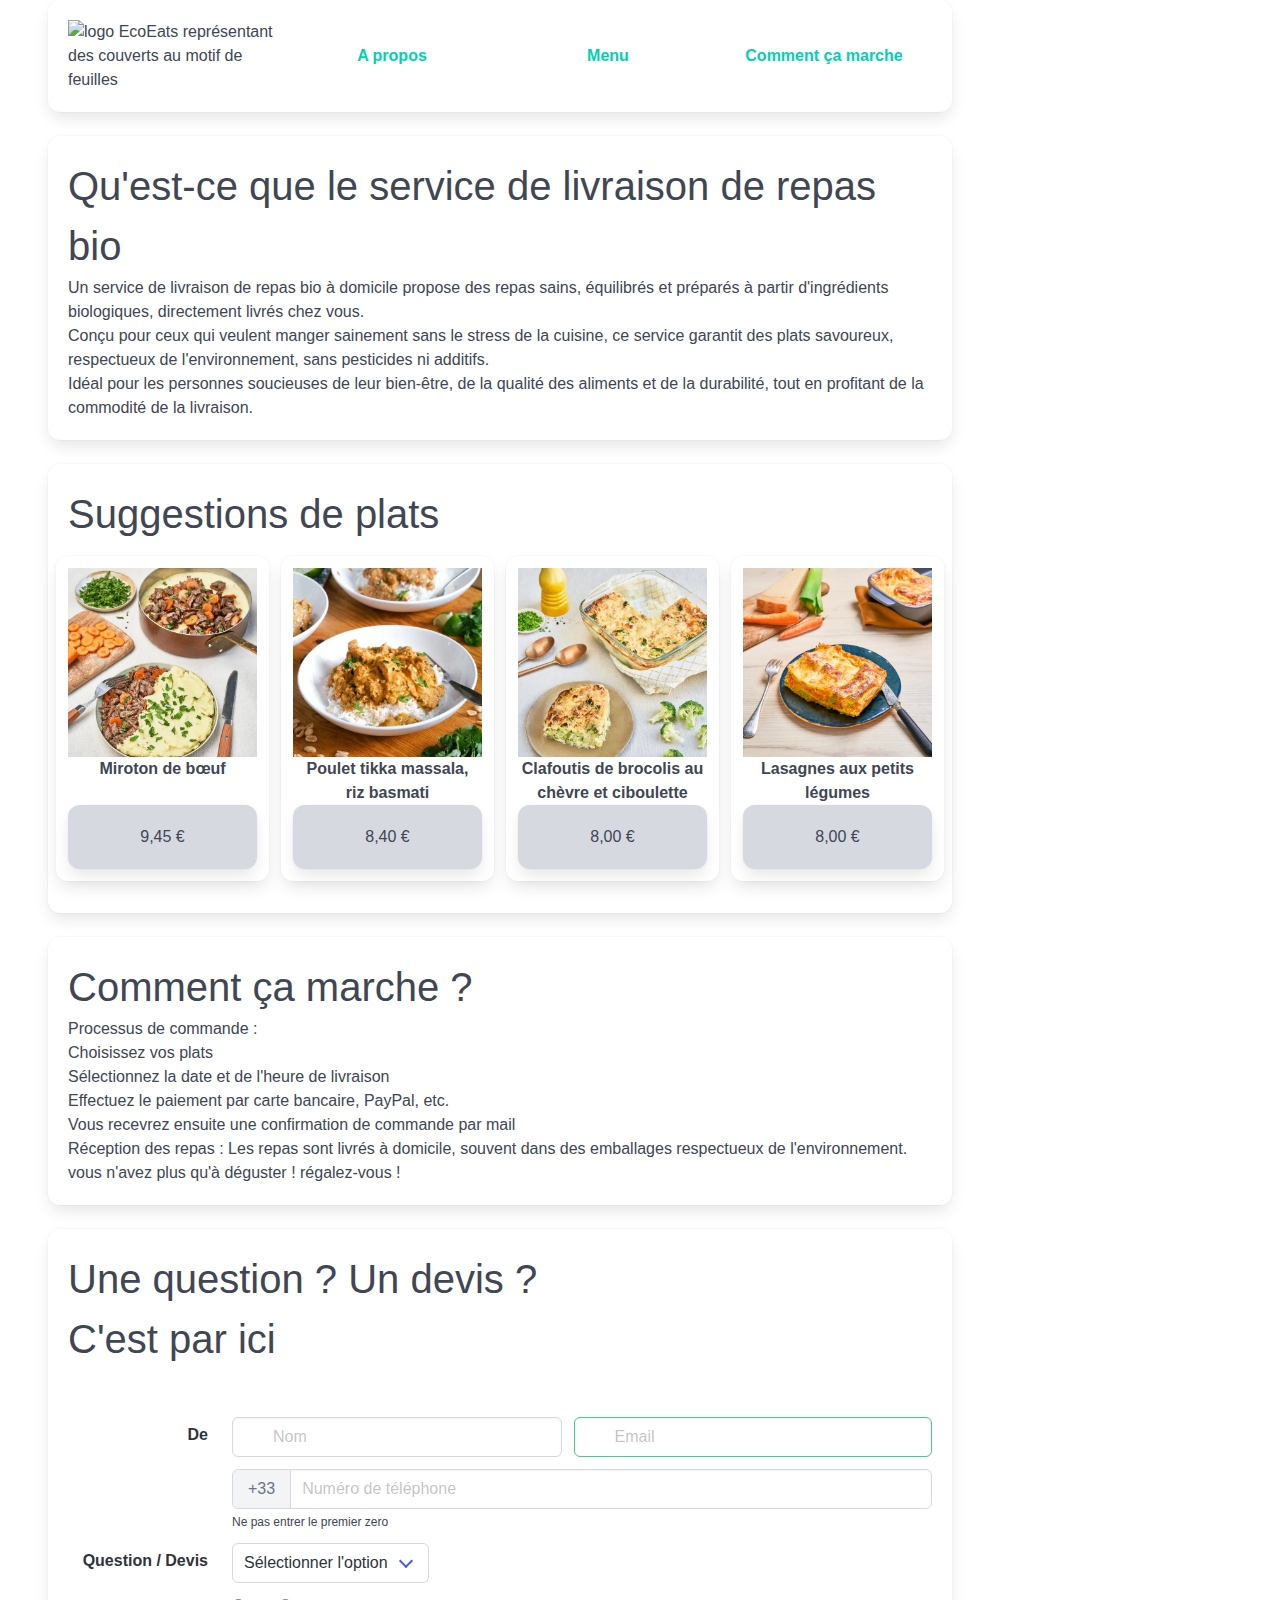
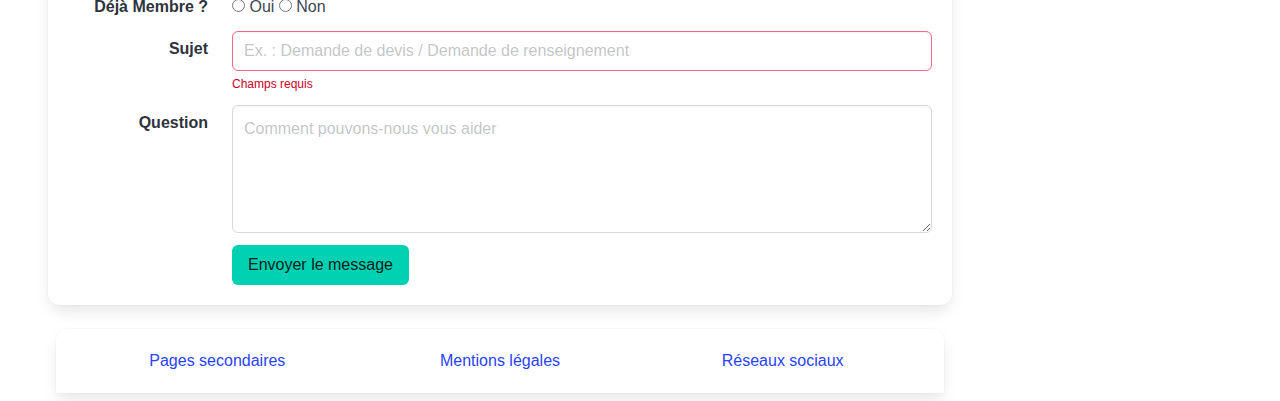
==== index.html @ c2b164ec "un peu de ménage, suppr de certains commentaires" ====
<!DOCTYPE html>
<html lang="fr" data-theme="light">
<head>
    <meta charset="UTF-8">
    <meta name="viewport" content="width=device-width, initial-scale=1.0">
    <link href="index.css" rel="stylesheet" type="text/css">
    <link href="bulma-1.0.2/bulma/css/bulma.min.css" rel="stylesheet" type="text/css">

    <title>Eco Eats</title>
</head>

<body class="is-size-6-desktop px-6" style="width: 1000px;">

    <header class=" box">
        <nav class="card-footer">
            <img id="logo" class="card-footer-item"
            srcset="logoEcoEats.jpg, logoEcoEats.jpg 1.5x, logoEcoEats.jpg 2x"
            src="logoEcoEats.jpg"
            alt="logo EcoEats représentant des couverts au motif de feuilles" style="width: 200px;" />

            <a  class="card-footer-item has-text-weight-bold has-text-primary" href="#apropos">A propos </a>
            <a class="card-footer-item has-text-weight-bold has-text-primary" href="#menu">Menu</a>
            <a class="card-footer-item has-text-weight-bold has-text-primary" href="#fonctionnement">Comment ça marche</a>
        </nav>
    </header>

    <!-- SI RAJOUT LOGIN
    <section class="navbar-end px-1">
    <article class="buttons">
    <button class="button is-success is-dark" type="button">Sign Up</button>
    <button class="button is-link is-light" type="button">Sign In</button>
    </article>
    </section>               
    -->

<!-- <a class="has-text-weight-bold button is-primary is-outlined mt-6 button is-focused" href="contact.html">Formulaire de Contact</a>-->


    <section class="box" id="apropos">
        <h1 class="is-size-2-desktop">Qu'est-ce que le service de livraison de repas bio</h1>
        <p>
            Un service de livraison de repas bio à domicile propose des repas sains,
            équilibrés et préparés à partir d'ingrédients biologiques, directement livrés chez vous.<br>
            Conçu pour ceux qui veulent manger sainement sans le stress de la cuisine, 
            ce service garantit des plats savoureux, respectueux de l'environnement, sans pesticides ni additifs. <br>
            Idéal pour les personnes soucieuses de leur bien-être, 
            de la qualité des aliments et de la durabilité, 
            tout en profitant de la commodité de la livraison.
        </p>
    </section>



    <!-- CLASS image is-128x128 A METTRE DNS FIGURE -->

    <section class="box" id="menu">
        <h1 class="is-size-2-desktop">Suggestions de plats</h1>
        <br>
        <section class="columns level is-align-items-flex-start">
            <figure class="box column" style="width: 300px;">
                <img id="miroton" class="plats"
                srcset="Miroton de bœuf.jpg, Miroton de bœuf.jpg 1.5x, Miroton de bœuf.jpg 2x"
                src="Miroton de bœuf.jpg"
                alt="Miroton de bœuf" style="width: 250px;"/>
                <figcaption class="has-text-centered"><p class="has-text-weight-bold">Miroton de bœuf</p><br><p class="box has-background-grey-lighter">9,45 €</p></figcaption>
            </figure>        

            <figure class="box column" style="width: 300px;">
                <img id="poulettika" class="plats"
                srcset="Poulet tikka massala, riz basmati.jpg, Poulet tikka massala, riz basmati.jpg 1.5x, Poulet tikka massala, riz basmati.jpg 2x"
                src="Poulet tikka massala, riz basmati.jpg"
                alt="Miroton de bœuf" style="width: 250px;"/>
                <figcaption class="has-text-centered"><p class="has-text-weight-bold">Poulet tikka massala,<br> riz basmati</p><p class="box has-background-grey-lighter">8,40 €</p></figcaption>        
            </figure>

            <figure class="box column" style="width: 300px;">
                <img id="clafoutis" class="plats"
                srcset="Clafoutis de brocolis au chèvre et ciboulette.jpg, Clafoutis de brocolis au chèvre et ciboulette.jpg 1.5x, Clafoutis de brocolis au chèvre et ciboulette.jpg 2x"
                src="Clafoutis de brocolis au chèvre et ciboulette.jpg"
                alt="Clafoutis de brocolis au chèvre et ciboulette" style="width: 250px;"/>
                <figcaption class="has-text-centered"><p class="has-text-weight-bold">Clafoutis de brocolis au chèvre et ciboulette</p><p class="box has-background-grey-lighter">8,00 €</p></figcaption>        
            </figure>

            <figure class="box column" style="width: 300px;">
                <img id="lasagnes" class="plats"
                srcset="Lasagnes aux petits légumes.jpg, Lasagnes aux petits légumes.jpg 1.5x, Lasagnes aux petits légumes.jpg 2x"
                src="Lasagnes aux petits légumes.jpg"
                alt="Lasagnes aux petits légumes" style="width: 250px;"/>
                <figcaption class="has-text-centered"><p class="has-text-weight-bold">Lasagnes aux petits légumes</p><p class="box has-background-grey-lighter">8,00 €</p></figcaption>        
            </figure>
        </section>
    </section>

    <section class="box" id="fonctionnement">
        <h1 class="is-size-2-desktop">Comment ça marche ?</h1>
        <h2>Processus de commande :</h2>
        <p>Choisissez vos plats</p>
        <p>Sélectionnez la date et de l'heure de livraison</p>
        <p>Effectuez le paiement par carte bancaire, PayPal, etc.
        <p>Vous recevrez ensuite une confirmation de commande par mail</p>
        <p>Réception des repas :
        Les repas sont livrés à domicile, souvent dans des emballages respectueux de l'environnement. </p>
        <p>vous n'avez plus qu'à déguster !
            régalez-vous !
        </p>
    </section>

<!-- AJOUTER LES ICONES-->





    <aside class="box">
        <p class="is-size-2-desktop level ">Une question ? Un devis ? <br> C'est par ici</p> <br>

        <!-- AJOUTER ICI L IMG FLECHE-->

    <!-- FORMULAIRE : -->
    <div class="field is-horizontal">
        <div class="field-label is-normal">
          <label class="label">De</label>
        </div>
        <div class="field-body">
          <div class="field">
            <p class="control is-expanded has-icons-left">
              <input class="input" type="text" placeholder="Nom">
              <span class="icon is-small is-left">
                <i class="fas fa-user"></i>
              </span>
            </p>
          </div>
          <div class="field">
            <p class="control is-expanded has-icons-left has-icons-right">
              <input class="input is-success" type="email" placeholder="Email" value="">
              <span class="icon is-small is-left">
                <i class="fas fa-envelope"></i>
              </span>
              <span class="icon is-small is-right">
                <i class="fas fa-check"></i>
              </span>
            </p>
          </div>
        </div>
      </div>
      
      <div class="field is-horizontal">
        <div class="field-label"></div>
        <div class="field-body">
          <div class="field is-expanded">
            <div class="field has-addons">
              <p class="control">
                <a class="button is-static">
                  +33
                </a>
              </p>
              <p class="control is-expanded">
                <input class="input" type="tel" placeholder="Numéro de téléphone">
              </p>
            </div>
            <p class="help">Ne pas entrer le premier zero</p>
          </div>
        </div>
      </div>
      
      <div class="field is-horizontal">
        <div class="field-label is-normal">
          <label class="label">Question / Devis</label>
        </div>
        <div class="field-body">
          <div class="field is-narrow">
            <div class="control">
              <div class="select is-fullwidth">
                <select>
                  <option>Sélectionner l'option</option>
                  <option>Devis</option>
                  <option>Question</option>
                </select>
              </div>
            </div>
          </div>
        </div>
      </div>
      
      <div class="field is-horizontal">
        <div class="field-label">
          <label class="label">Déjà Membre ?</label>
        </div>
        <div class="field-body">
          <div class="field is-narrow">
            <div class="control">
              <label class="radio">
                <input type="radio" name="member">
                Oui
              </label>
              <label class="radio">
                <input type="radio" name="member">
                Non
              </label>
            </div>
          </div>
        </div>
      </div>
      
      <div class="field is-horizontal">
        <div class="field-label is-normal">
          <label class="label">Sujet</label>
        </div>
        <div class="field-body">
          <div class="field">
            <div class="control">
              <input class="input is-danger" type="text" placeholder="Ex. : Demande de devis / Demande de renseignement">
            </div>
            <p class="help is-danger">
              Champs requis
            </p>
          </div>
        </div>
      </div>
      
      <div class="field is-horizontal">
        <div class="field-label is-normal">
          <label class="label">Question</label>
        </div>
        <div class="field-body">
          <div class="field">
            <div class="control">
              <textarea class="textarea" placeholder="Comment pouvons-nous vous aider"></textarea>
            </div>
          </div>
        </div>
      </div>
      
      <div class="field is-horizontal">
        <div class="field-label">
          <!-- Left empty for spacing -->
        </div>
        <div class="field-body">
          <div class="field">
            <div class="control">
              <button class="button is-primary">
                Envoyer le message
              </button>
            </div>
          </div>
        </div>
      </div>
    </aside>




<!--     <footer class="footer box">
        <section class="content has-text-centered">
            <a href="pagessecondaires.html">Pages secondaires</a>
            <a href="mentionslégales.html">Mentions légales</a>
            <a href="resauxsociaux.html">Réseaux sociaux</a>
        </section>
    </footer>
 -->
    <footer class="card-footer box m-2">
            <a class="card-footer-item" href="pagessecondaires.html">Pages secondaires</a>
            <a class="card-footer-item" href="mentionslégales.html">Mentions légales</a>
            <a class="card-footer-item" href="resauxsociaux.html">Réseaux sociaux</a>
    </footer>






    





<!--     <img src="logoEcoEats.jpg" alt="logo EcoEats représentant des couverts au motif de feuilles">
 -->

<!-- <div class="block">
  <a class="button">Button</a>
  <a class="button is-white">White</a>
  <a class="button is-light">Light</a>
  <a class="button is-dark">Dark</a>
  <a class="button is-black">Black</a>
  <a class="button is-link">Link</a>
</div>
<div class="block">
  <a class="button is-primary">Primary</a>
  <a class="button is-info">Info</a>
  <a class="button is-success">Success</a>
  <a class="button is-warning">Warning</a>
  <a class="button is-danger">Danger</a>
</div> -->







</body>
</html>
---- index.css ----
* {
    margin: 0;
    padding: 0;
    box-sizing: border-box;
}

/* body {
width: 600px;
height: 800px;

}
 */

/* has-text-right */

/* .columns:not(.is-desktop) {
    display: flex;
    align-items: flex-start;
} */
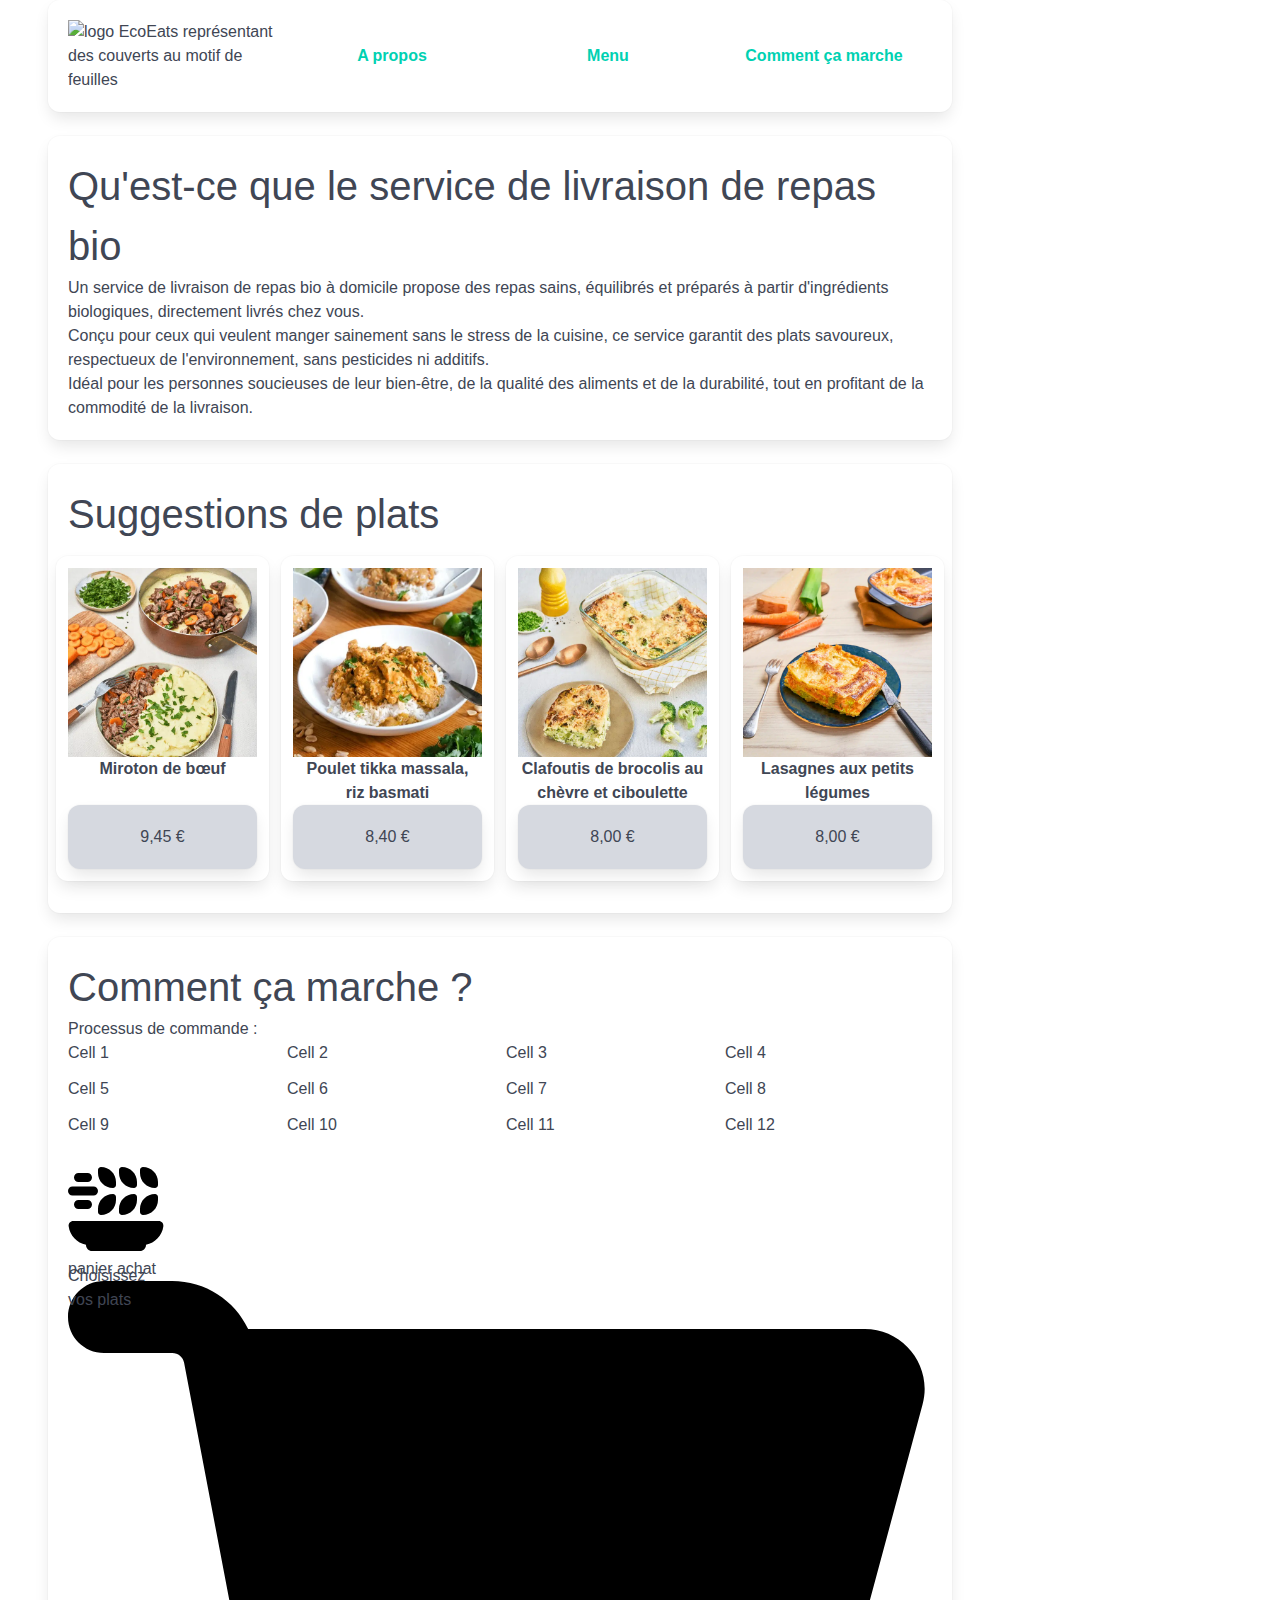
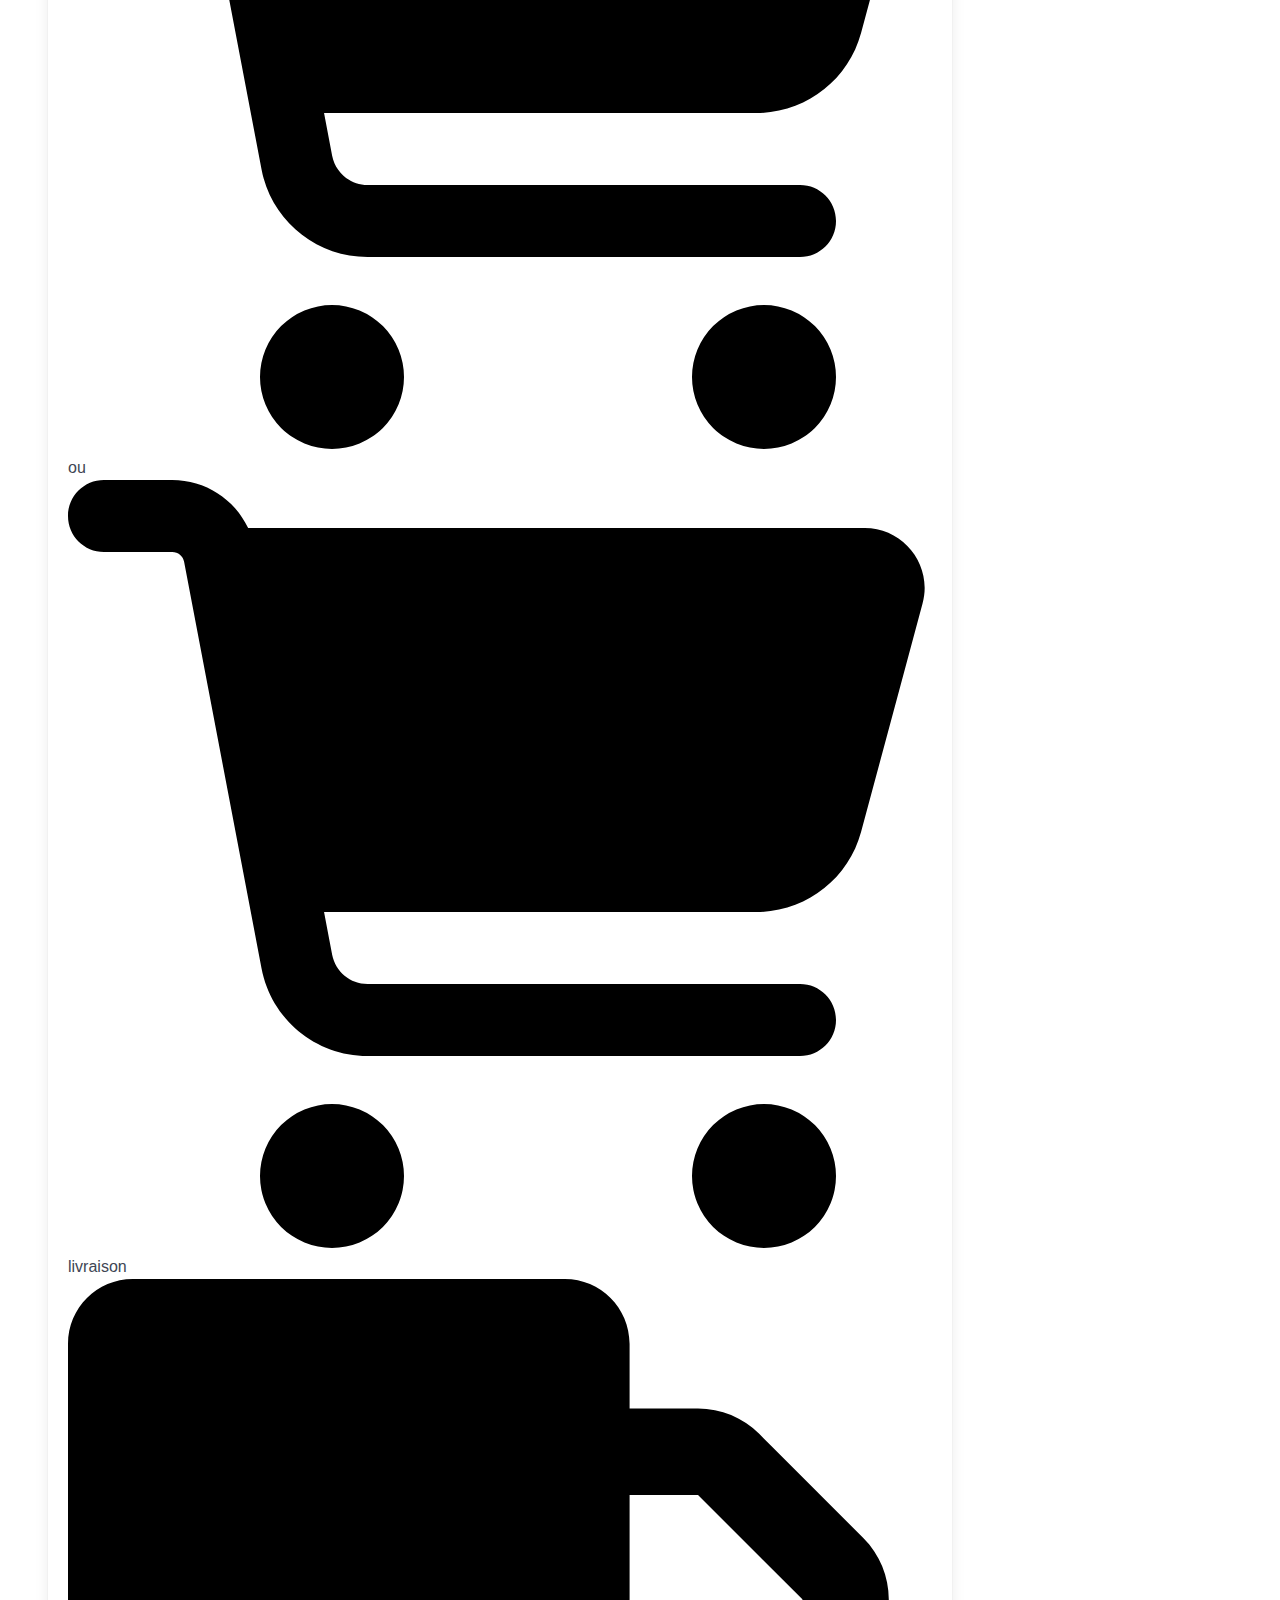
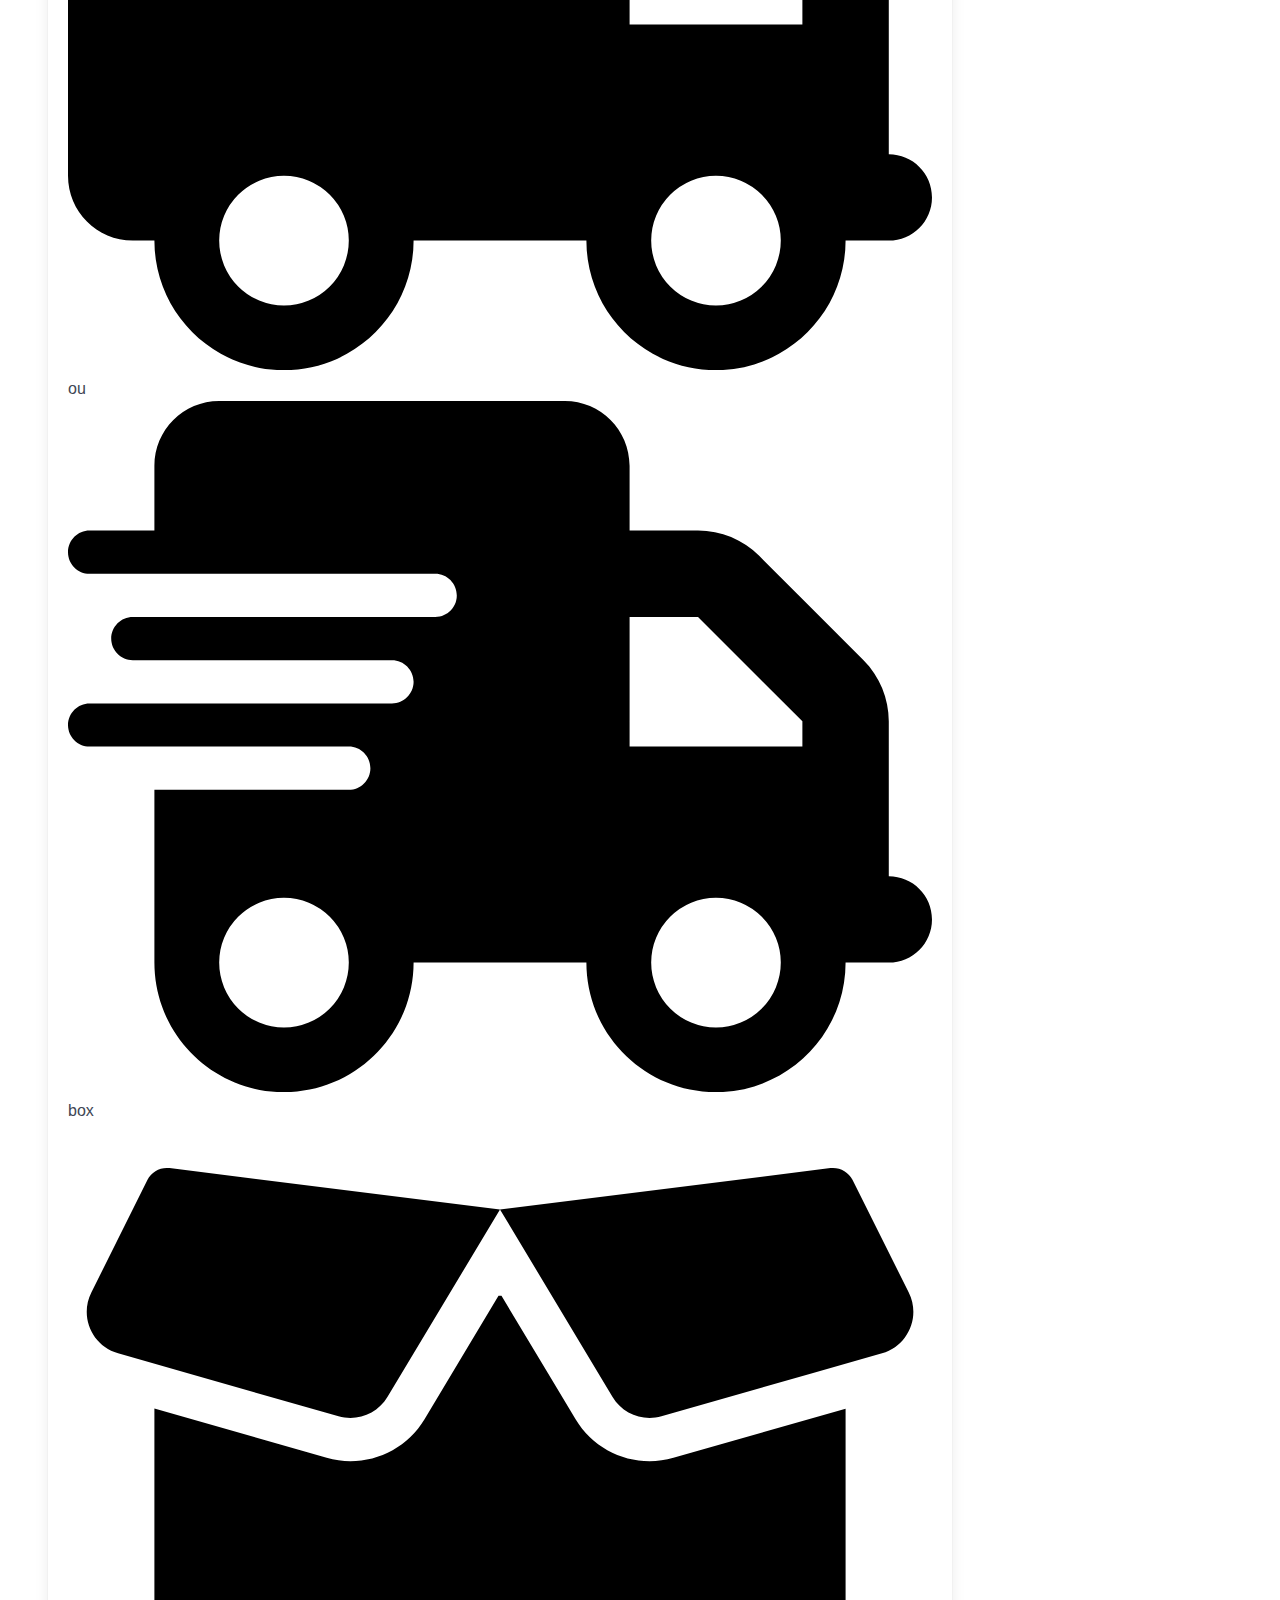
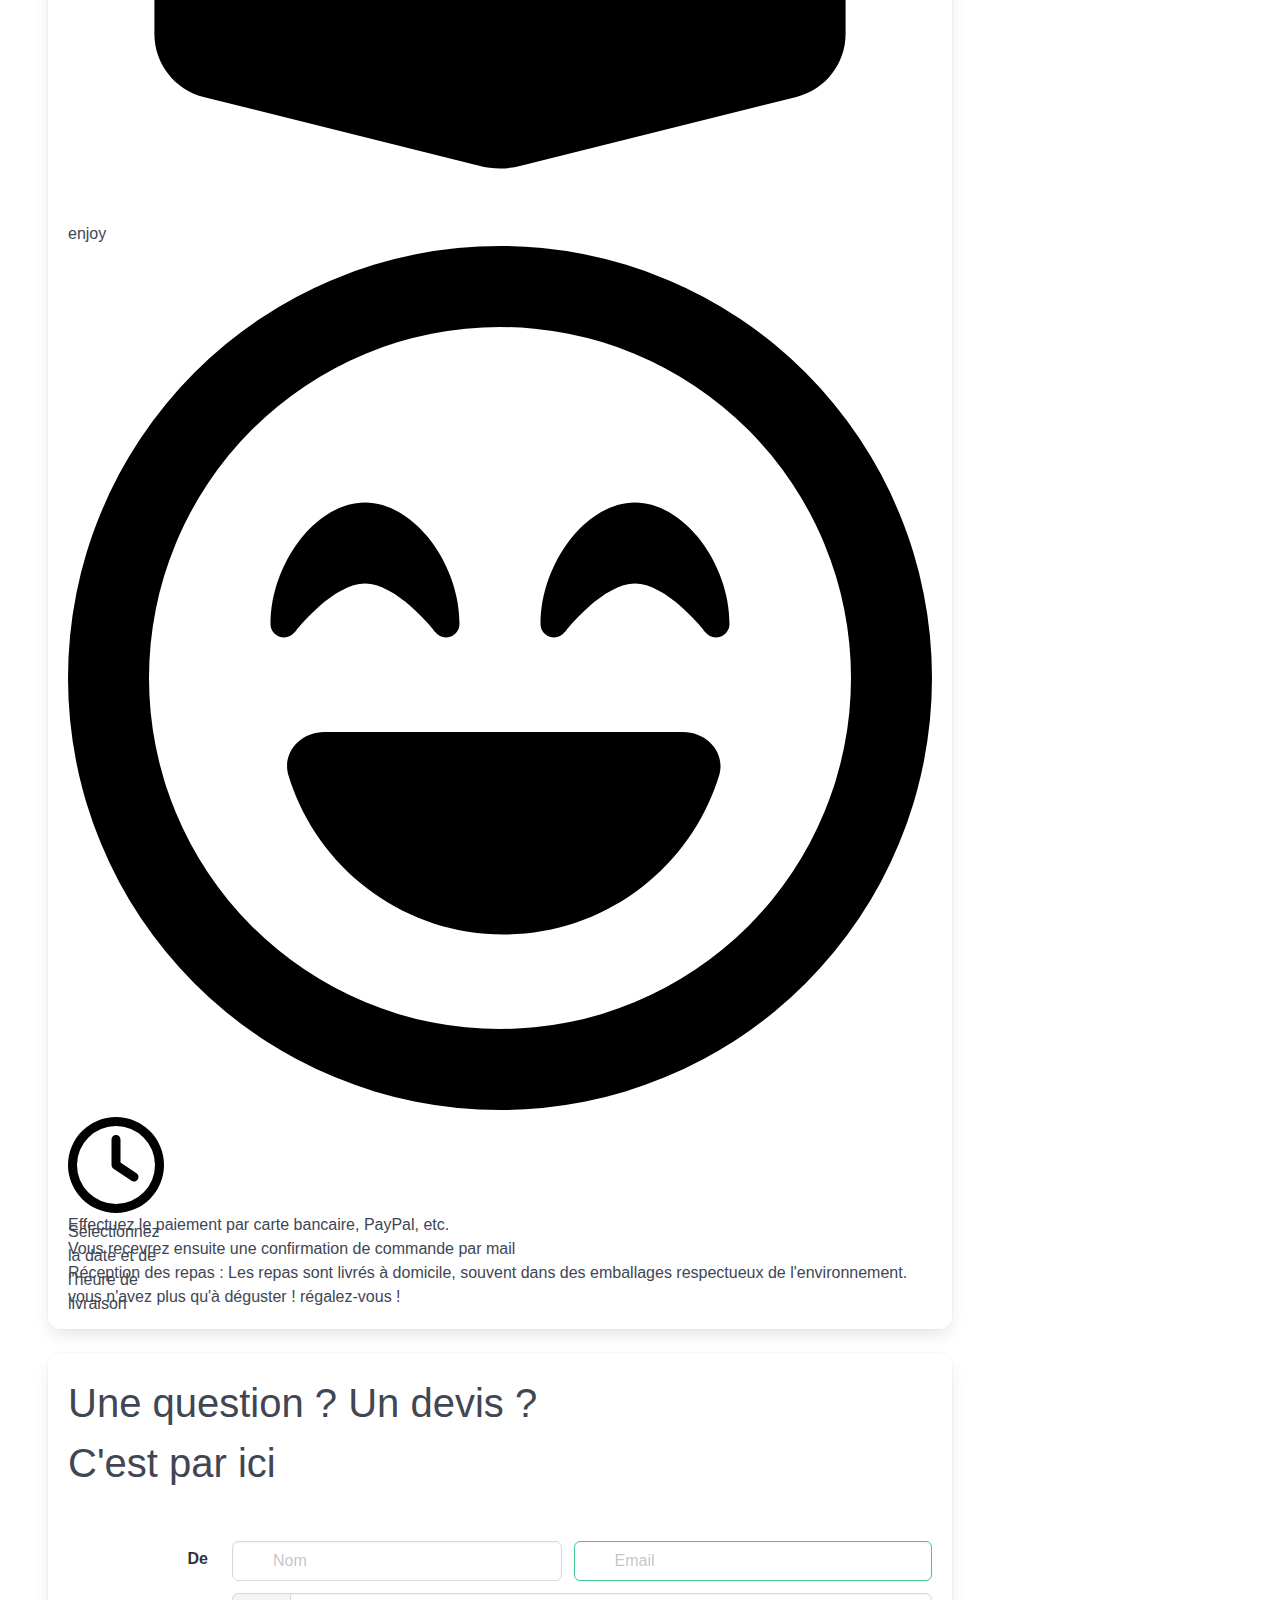
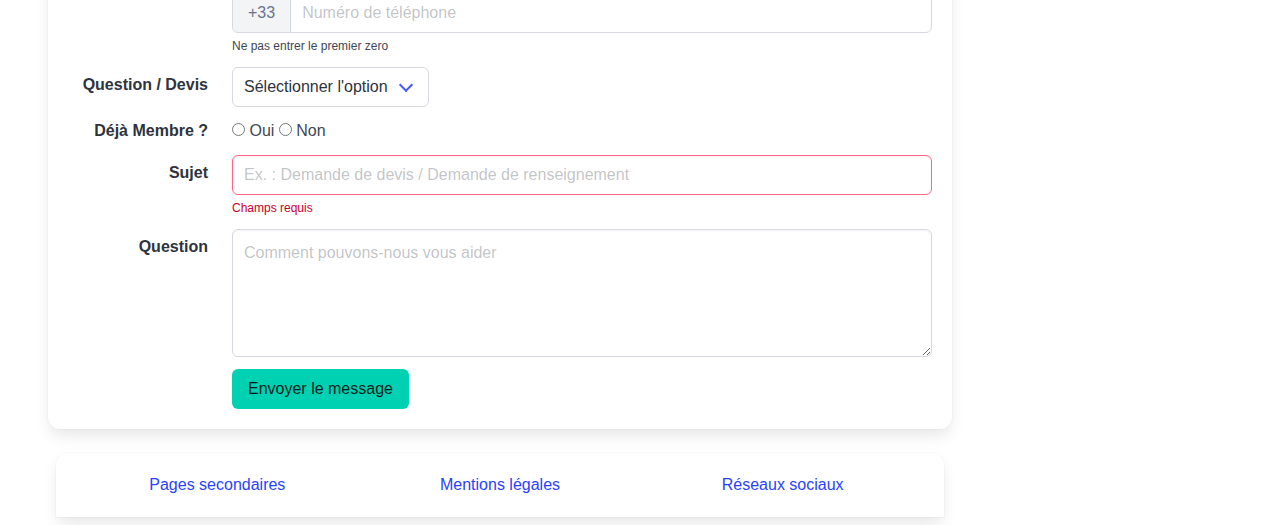
==== commit fa43c731: "essai prep aux icones" ====
--- a/index.html
+++ b/index.html
@@ -49,8 +49,12 @@
         </p>
     </section>
 
-
-
+    <!-- <img class="img-responsive" src="logoEcoEats.jpg"/> -->
+
+<!--     <figure class="image is-128x128">
+        <img class="is-rounded" src="logoEcoEats.jpg" />
+      </figure>
+ -->      
     <!-- CLASS image is-128x128 A METTRE DNS FIGURE -->
 
     <section class="box" id="menu">
@@ -91,18 +95,106 @@
         </section>
     </section>
 
+
+
+
+
+
+
+
+
     <section class="box" id="fonctionnement">
         <h1 class="is-size-2-desktop">Comment ça marche ?</h1>
+
         <h2>Processus de commande :</h2>
+
+
+        <section class="fixed-grid has-4-cols">
+            <section class="grid">
+              <div class="cell">Cell 1</div>
+              <div class="cell">Cell 2</div> <!--<div class="cell is-row-span-2">Cell 2</div>-->
+              <div class="cell">Cell 3</div>
+              <div class="cell">Cell 4</div>
+              <div class="cell">Cell 5</div>
+              <div class="cell">Cell 6</div>
+              <div class="cell">Cell 7</div>
+              <div class="cell">Cell 8</div>
+              <div class="cell">Cell 9</div>
+              <div class="cell">Cell 10</div>
+              <div class="cell">Cell 11</div>
+              <div class="cell">Cell 12</div>
+            </section>
+        </section>
+
+
+
+
+
+
+
+
+
+
+
+
+        <figure class="image is-96x96">
+        <svg xmlns="http://www.w3.org/2000/svg" viewBox="0 0 512 512"><path d="M176 32c44.2 0 80 35.8 80 80l0 16c0 8.8-7.2 16-16 16c-44.2 0-80-35.8-80-80l0-16c0-8.8 7.2-16 16-16zM56 64l48 0c13.3 0 24 10.7 24 24s-10.7 24-24 24l-48 0c-13.3 0-24-10.7-24-24s10.7-24 24-24zM24 136l112 0c13.3 0 24 10.7 24 24s-10.7 24-24 24L24 184c-13.3 0-24-10.7-24-24s10.7-24 24-24zm8 96c0-13.3 10.7-24 24-24l48 0c13.3 0 24 10.7 24 24s-10.7 24-24 24l-48 0c-13.3 0-24-10.7-24-24zM272 48c0-8.8 7.2-16 16-16c44.2 0 80 35.8 80 80l0 16c0 8.8-7.2 16-16 16c-44.2 0-80-35.8-80-80l0-16zM400 32c44.2 0 80 35.8 80 80l0 16c0 8.8-7.2 16-16 16c-44.2 0-80-35.8-80-80l0-16c0-8.8 7.2-16 16-16zm80 160l0 16c0 44.2-35.8 80-80 80c-8.8 0-16-7.2-16-16l0-16c0-44.2 35.8-80 80-80c8.8 0 16 7.2 16 16zM352 176c8.8 0 16 7.2 16 16l0 16c0 44.2-35.8 80-80 80c-8.8 0-16-7.2-16-16l0-16c0-44.2 35.8-80 80-80zm-96 16l0 16c0 44.2-35.8 80-80 80c-8.8 0-16-7.2-16-16l0-16c0-44.2 35.8-80 80-80c8.8 0 16 7.2 16 16zM3.5 347.6C1.6 332.9 13 320 27.8 320l456.4 0c14.8 0 26.2 12.9 24.4 27.6C502.3 397.8 464.2 437 416 446l0 2c0 17.7-14.3 32-32 32l-256 0c-17.7 0-32-14.3-32-32l0-2c-48.2-9-86.3-48.2-92.5-98.4z"/></svg>
+            <figcaption>Choisissez vos plats</figcaption>
+        </figure>
+
+panier achat 
+<svg xmlns="http://www.w3.org/2000/svg" viewBox="0 0 576 512"><!--!Font Awesome Free 6.6.0 by @fontawesome - https://fontawesome.com License - https://fontawesome.com/license/free Copyright 2024 Fonticons, Inc.--><path d="M0 24C0 10.7 10.7 0 24 0L69.5 0c22 0 41.5 12.8 50.6 32l411 0c26.3 0 45.5 25 38.6 50.4l-41 152.3c-8.5 31.4-37 53.3-69.5 53.3l-288.5 0 5.4 28.5c2.2 11.3 12.1 19.5 23.6 19.5L488 336c13.3 0 24 10.7 24 24s-10.7 24-24 24l-288.3 0c-34.6 0-64.3-24.6-70.7-58.5L77.4 54.5c-.7-3.8-4-6.5-7.9-6.5L24 48C10.7 48 0 37.3 0 24zM128 464a48 48 0 1 1 96 0 48 48 0 1 1 -96 0zm336-48a48 48 0 1 1 0 96 48 48 0 1 1 0-96z"/></svg>
+ou
+<svg xmlns="http://www.w3.org/2000/svg" viewBox="0 0 576 512"><!--!Font Awesome Free 6.6.0 by @fontawesome - https://fontawesome.com License - https://fontawesome.com/license/free Copyright 2024 Fonticons, Inc.--><path d="M0 24C0 10.7 10.7 0 24 0L69.5 0c22 0 41.5 12.8 50.6 32l411 0c26.3 0 45.5 25 38.6 50.4l-41 152.3c-8.5 31.4-37 53.3-69.5 53.3l-288.5 0 5.4 28.5c2.2 11.3 12.1 19.5 23.6 19.5L488 336c13.3 0 24 10.7 24 24s-10.7 24-24 24l-288.3 0c-34.6 0-64.3-24.6-70.7-58.5L77.4 54.5c-.7-3.8-4-6.5-7.9-6.5L24 48C10.7 48 0 37.3 0 24zM128 464a48 48 0 1 1 96 0 48 48 0 1 1 -96 0zm336-48a48 48 0 1 1 0 96 48 48 0 1 1 0-96z"/></svg>
+
+livraison
+<svg xmlns="http://www.w3.org/2000/svg" viewBox="0 0 640 512"><path d="M48 0C21.5 0 0 21.5 0 48L0 368c0 26.5 21.5 48 48 48l16 0c0 53 43 96 96 96s96-43 96-96l128 0c0 53 43 96 96 96s96-43 96-96l32 0c17.7 0 32-14.3 32-32s-14.3-32-32-32l0-64 0-32 0-18.7c0-17-6.7-33.3-18.7-45.3L512 114.7c-12-12-28.3-18.7-45.3-18.7L416 96l0-48c0-26.5-21.5-48-48-48L48 0zM416 160l50.7 0L544 237.3l0 18.7-128 0 0-96zM112 416a48 48 0 1 1 96 0 48 48 0 1 1 -96 0zm368-48a48 48 0 1 1 0 96 48 48 0 1 1 0-96z"/></svg>
+ou
+<svg xmlns="http://www.w3.org/2000/svg" viewBox="0 0 640 512"><path d="M112 0C85.5 0 64 21.5 64 48l0 48L16 96c-8.8 0-16 7.2-16 16s7.2 16 16 16l48 0 208 0c8.8 0 16 7.2 16 16s-7.2 16-16 16L64 160l-16 0c-8.8 0-16 7.2-16 16s7.2 16 16 16l16 0 176 0c8.8 0 16 7.2 16 16s-7.2 16-16 16L64 224l-48 0c-8.8 0-16 7.2-16 16s7.2 16 16 16l48 0 144 0c8.8 0 16 7.2 16 16s-7.2 16-16 16L64 288l0 128c0 53 43 96 96 96s96-43 96-96l128 0c0 53 43 96 96 96s96-43 96-96l32 0c17.7 0 32-14.3 32-32s-14.3-32-32-32l0-64 0-32 0-18.7c0-17-6.7-33.3-18.7-45.3L512 114.7c-12-12-28.3-18.7-45.3-18.7L416 96l0-48c0-26.5-21.5-48-48-48L112 0zM544 237.3l0 18.7-128 0 0-96 50.7 0L544 237.3zM160 368a48 48 0 1 1 0 96 48 48 0 1 1 0-96zm272 48a48 48 0 1 1 96 0 48 48 0 1 1 -96 0z"/></svg>
+
+
+box
+<svg xmlns="http://www.w3.org/2000/svg" viewBox="0 0 640 512"><path d="M58.9 42.1c3-6.1 9.6-9.6 16.3-8.7L320 64 564.8 33.4c6.7-.8 13.3 2.7 16.3 8.7l41.7 83.4c9 17.9-.6 39.6-19.8 45.1L439.6 217.3c-13.9 4-28.8-1.9-36.2-14.3L320 64 236.6 203c-7.4 12.4-22.3 18.3-36.2 14.3L37.1 170.6c-19.3-5.5-28.8-27.2-19.8-45.1L58.9 42.1zM321.1 128l54.9 91.4c14.9 24.8 44.6 36.6 72.5 28.6L576 211.6l0 167c0 22-15 41.2-36.4 46.6l-204.1 51c-10.2 2.6-20.9 2.6-31 0l-204.1-51C79 419.7 64 400.5 64 378.5l0-167L191.6 248c27.8 8 57.6-3.8 72.5-28.6L318.9 128l2.2 0z"/></svg>
+
+enjoy
+<svg xmlns="http://www.w3.org/2000/svg" viewBox="0 0 512 512"><path d="M464 256A208 208 0 1 0 48 256a208 208 0 1 0 416 0zM0 256a256 256 0 1 1 512 0A256 256 0 1 1 0 256zm130.7 57.9c-4.2-13.6 7.1-25.9 21.3-25.9l212.5 0c14.2 0 25.5 12.4 21.3 25.9C369 368.4 318.2 408 258.2 408s-110.8-39.6-127.5-94.1zm86.9-85.1s0 0 0 0c0 0 0 0 0 0l-.2-.2c-.2-.2-.4-.5-.7-.9c-.6-.8-1.6-2-2.8-3.4c-2.5-2.8-6-6.6-10.2-10.3c-8.8-7.8-18.8-14-27.7-14s-18.9 6.2-27.7 14c-4.2 3.7-7.7 7.5-10.2 10.3c-1.2 1.4-2.2 2.6-2.8 3.4c-.3 .4-.6 .7-.7 .9l-.2 .2c0 0 0 0 0 0c0 0 0 0 0 0s0 0 0 0c-2.1 2.8-5.7 3.9-8.9 2.8s-5.5-4.1-5.5-7.6c0-17.9 6.7-35.6 16.6-48.8c9.8-13 23.9-23.2 39.4-23.2s29.6 10.2 39.4 23.2c9.9 13.2 16.6 30.9 16.6 48.8c0 3.4-2.2 6.5-5.5 7.6s-6.9 0-8.9-2.8c0 0 0 0 0 0s0 0 0 0zm160 0c0 0 0 0 0 0l-.2-.2c-.2-.2-.4-.5-.7-.9c-.6-.8-1.6-2-2.8-3.4c-2.5-2.8-6-6.6-10.2-10.3c-8.8-7.8-18.8-14-27.7-14s-18.9 6.2-27.7 14c-4.2 3.7-7.7 7.5-10.2 10.3c-1.2 1.4-2.2 2.6-2.8 3.4c-.3 .4-.6 .7-.7 .9l-.2 .2c0 0 0 0 0 0c0 0 0 0 0 0s0 0 0 0c-2.1 2.8-5.7 3.9-8.9 2.8s-5.5-4.1-5.5-7.6c0-17.9 6.7-35.6 16.6-48.8c9.8-13 23.9-23.2 39.4-23.2s29.6 10.2 39.4 23.2c9.9 13.2 16.6 30.9 16.6 48.8c0 3.4-2.2 6.5-5.5 7.6s-6.9 0-8.9-2.8c0 0 0 0 0 0s0 0 0 0s0 0 0 0z"/></svg>
+
+
+
+            <section>
+
+<!--    
+
         <p>Choisissez vos plats</p>
-        <p>Sélectionnez la date et de l'heure de livraison</p>
-        <p>Effectuez le paiement par carte bancaire, PayPal, etc.
+        <p>Sélectionnez la date et de l'heure de livraison</p>  
+
+
+-->
+            </section>
+
+            <figure class="image is-96x96">
+                <svg xmlns="http://www.w3.org/2000/svg" viewBox="0 0 512 512"><path d="M464 256A208 208 0 1 1 48 256a208 208 0 1 1 416 0zM0 256a256 256 0 1 0 512 0A256 256 0 1 0 0 256zM232 120l0 136c0 8 4 15.5 10.7 20l96 64c11 7.4 25.9 4.4 33.3-6.7s4.4-25.9-6.7-33.3L280 243.2 280 120c0-13.3-10.7-24-24-24s-24 10.7-24 24z"/></svg>
+                <figcaption>Sélectionnez la date et de l'heure de livraison</figcaption>
+            </figure>
+
+
+
+
+
+
+
+
+        <p>Effectuez le paiement par carte bancaire, PayPal, etc.</p>
+
         <p>Vous recevrez ensuite une confirmation de commande par mail</p>
+
         <p>Réception des repas :
         Les repas sont livrés à domicile, souvent dans des emballages respectueux de l'environnement. </p>
+
         <p>vous n'avez plus qu'à déguster !
             régalez-vous !
         </p>
+
     </section>
 
 <!-- AJOUTER LES ICONES-->
--- a/index.css
+++ b/index.css
@@ -16,4 +16,10 @@
 /* .columns:not(.is-desktop) {
     display: flex;
     align-items: flex-start;
+} */
+
+/* body {
+    background-image: 
+        linear-gradient(rgba(0, 0, 255, 0.5), rgba(255, 255, 0, 0.5)),
+        url("logoEcoEats.jpg");
 } */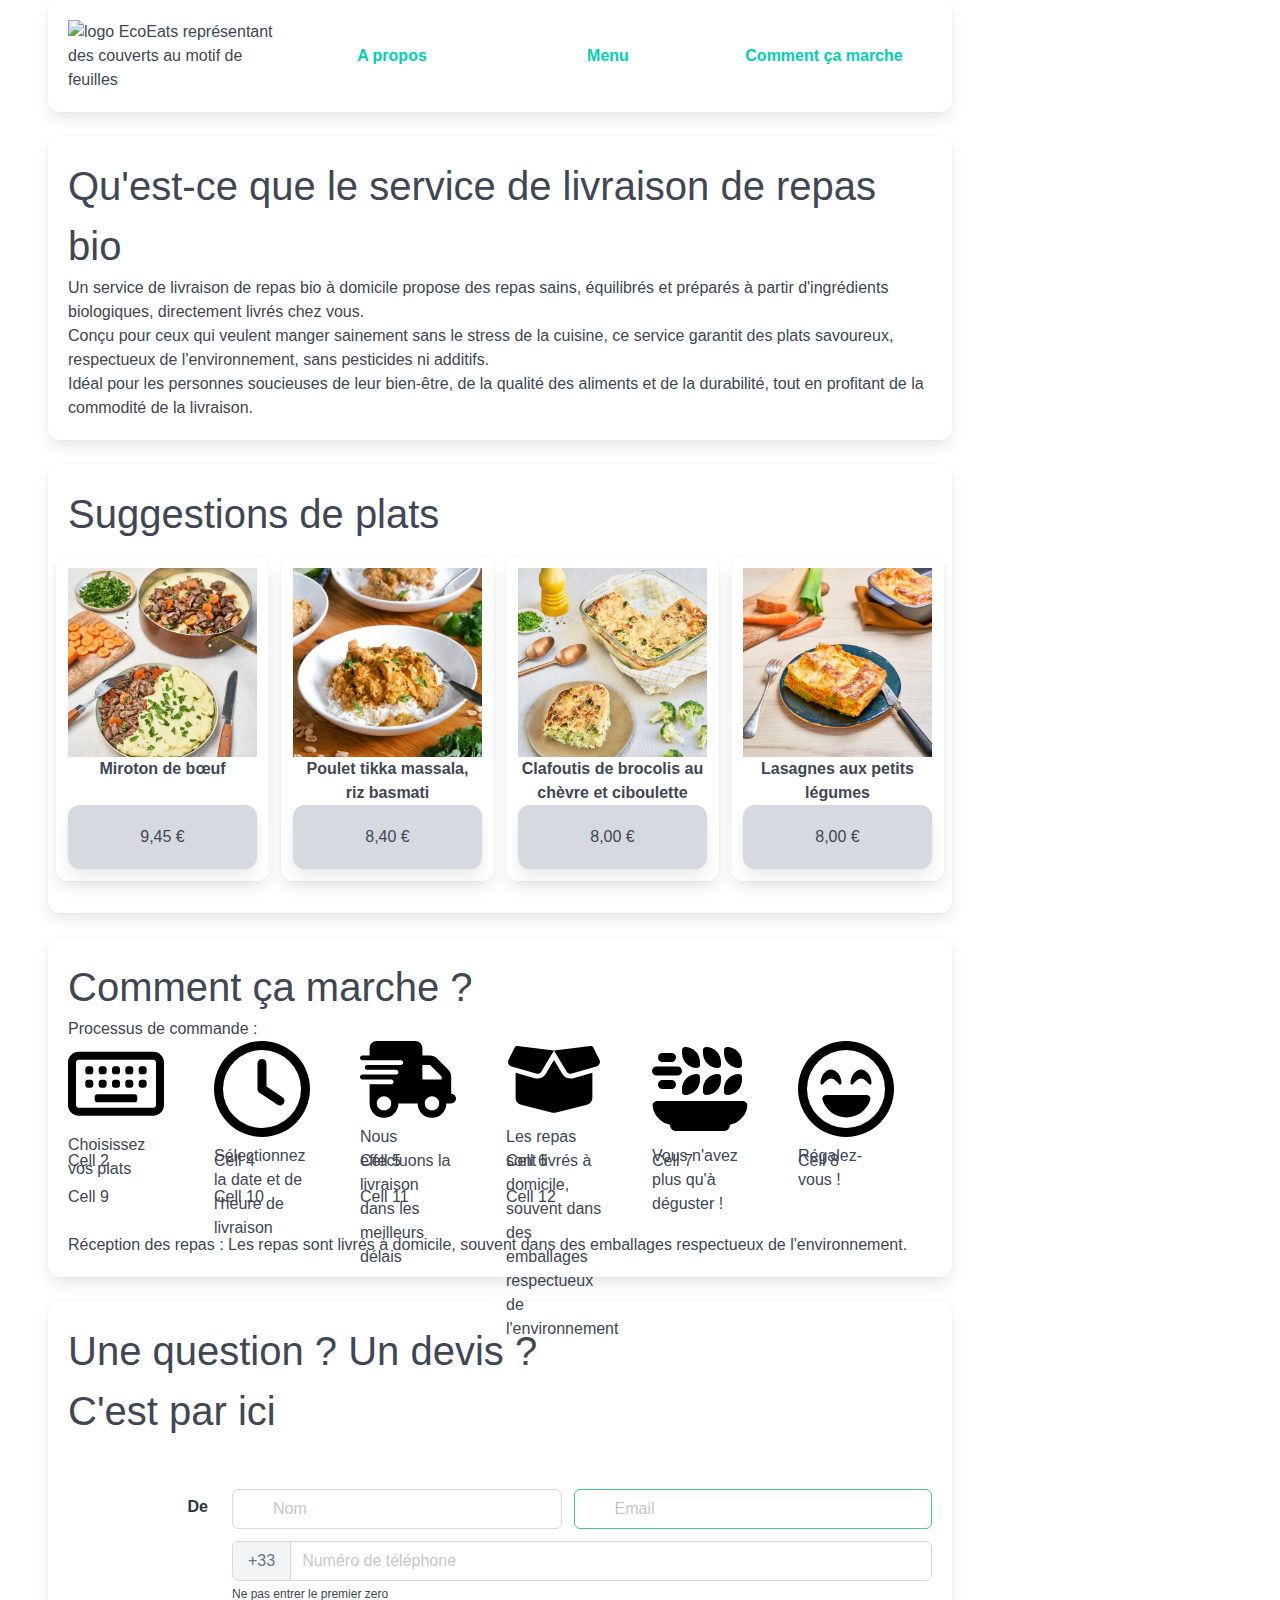
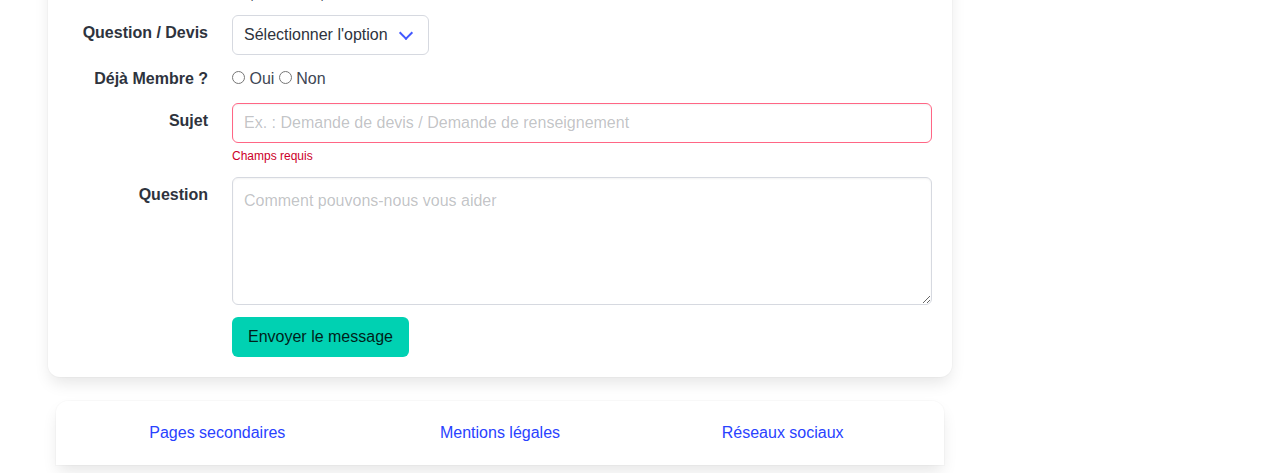
==== commit 687796a1: "." ====
--- a/index.html
+++ b/index.html
@@ -109,11 +109,41 @@
         <h2>Processus de commande :</h2>
 
 
-        <section class="fixed-grid has-4-cols">
+        <section class="fixed-grid has-6-cols">
             <section class="grid">
-              <div class="cell">Cell 1</div>
+              <figure class="image is-96x96 cell">
+                <svg xmlns="http://www.w3.org/2000/svg" viewBox="0 0 576 512"><path d="M64 112c-8.8 0-16 7.2-16 16l0 256c0 8.8 7.2 16 16 16l448 0c8.8 0 16-7.2 16-16l0-256c0-8.8-7.2-16-16-16L64 112zM0 128C0 92.7 28.7 64 64 64l448 0c35.3 0 64 28.7 64 64l0 256c0 35.3-28.7 64-64 64L64 448c-35.3 0-64-28.7-64-64L0 128zM176 320l224 0c8.8 0 16 7.2 16 16l0 16c0 8.8-7.2 16-16 16l-224 0c-8.8 0-16-7.2-16-16l0-16c0-8.8 7.2-16 16-16zm-72-72c0-8.8 7.2-16 16-16l16 0c8.8 0 16 7.2 16 16l0 16c0 8.8-7.2 16-16 16l-16 0c-8.8 0-16-7.2-16-16l0-16zm16-96l16 0c8.8 0 16 7.2 16 16l0 16c0 8.8-7.2 16-16 16l-16 0c-8.8 0-16-7.2-16-16l0-16c0-8.8 7.2-16 16-16zm64 96c0-8.8 7.2-16 16-16l16 0c8.8 0 16 7.2 16 16l0 16c0 8.8-7.2 16-16 16l-16 0c-8.8 0-16-7.2-16-16l0-16zm16-96l16 0c8.8 0 16 7.2 16 16l0 16c0 8.8-7.2 16-16 16l-16 0c-8.8 0-16-7.2-16-16l0-16c0-8.8 7.2-16 16-16zm64 96c0-8.8 7.2-16 16-16l16 0c8.8 0 16 7.2 16 16l0 16c0 8.8-7.2 16-16 16l-16 0c-8.8 0-16-7.2-16-16l0-16zm16-96l16 0c8.8 0 16 7.2 16 16l0 16c0 8.8-7.2 16-16 16l-16 0c-8.8 0-16-7.2-16-16l0-16c0-8.8 7.2-16 16-16zm64 96c0-8.8 7.2-16 16-16l16 0c8.8 0 16 7.2 16 16l0 16c0 8.8-7.2 16-16 16l-16 0c-8.8 0-16-7.2-16-16l0-16zm16-96l16 0c8.8 0 16 7.2 16 16l0 16c0 8.8-7.2 16-16 16l-16 0c-8.8 0-16-7.2-16-16l0-16c0-8.8 7.2-16 16-16zm64 96c0-8.8 7.2-16 16-16l16 0c8.8 0 16 7.2 16 16l0 16c0 8.8-7.2 16-16 16l-16 0c-8.8 0-16-7.2-16-16l0-16zm16-96l16 0c8.8 0 16 7.2 16 16l0 16c0 8.8-7.2 16-16 16l-16 0c-8.8 0-16-7.2-16-16l0-16c0-8.8 7.2-16 16-16z"/></svg>
+                    <figcaption>Choisissez vos plats</figcaption>
+                </figure>
+        
+                <figure class="image is-96x96 cell">
+                    <svg xmlns="http://www.w3.org/2000/svg" viewBox="0 0 512 512"><path d="M464 256A208 208 0 1 1 48 256a208 208 0 1 1 416 0zM0 256a256 256 0 1 0 512 0A256 256 0 1 0 0 256zM232 120l0 136c0 8 4 15.5 10.7 20l96 64c11 7.4 25.9 4.4 33.3-6.7s4.4-25.9-6.7-33.3L280 243.2 280 120c0-13.3-10.7-24-24-24s-24 10.7-24 24z"/></svg>
+                    <figcaption>Sélectionnez la date et de l'heure de livraison</figcaption>
+                </figure>
+
+                <figure class="image is-96x96">
+                    <svg xmlns="http://www.w3.org/2000/svg" viewBox="0 0 640 512"><path d="M112 0C85.5 0 64 21.5 64 48l0 48L16 96c-8.8 0-16 7.2-16 16s7.2 16 16 16l48 0 208 0c8.8 0 16 7.2 16 16s-7.2 16-16 16L64 160l-16 0c-8.8 0-16 7.2-16 16s7.2 16 16 16l16 0 176 0c8.8 0 16 7.2 16 16s-7.2 16-16 16L64 224l-48 0c-8.8 0-16 7.2-16 16s7.2 16 16 16l48 0 144 0c8.8 0 16 7.2 16 16s-7.2 16-16 16L64 288l0 128c0 53 43 96 96 96s96-43 96-96l128 0c0 53 43 96 96 96s96-43 96-96l32 0c17.7 0 32-14.3 32-32s-14.3-32-32-32l0-64 0-32 0-18.7c0-17-6.7-33.3-18.7-45.3L512 114.7c-12-12-28.3-18.7-45.3-18.7L416 96l0-48c0-26.5-21.5-48-48-48L112 0zM544 237.3l0 18.7-128 0 0-96 50.7 0L544 237.3zM160 368a48 48 0 1 1 0 96 48 48 0 1 1 0-96zm272 48a48 48 0 1 1 96 0 48 48 0 1 1 -96 0z"/></svg>
+                    <figcaption>Nous effectuons la livraison dans les meilleurs délais</figcaption>
+                </figure>
+
+                <figure class="image is-96x96">
+                    <svg xmlns="http://www.w3.org/2000/svg" viewBox="0 0 640 512"><path d="M58.9 42.1c3-6.1 9.6-9.6 16.3-8.7L320 64 564.8 33.4c6.7-.8 13.3 2.7 16.3 8.7l41.7 83.4c9 17.9-.6 39.6-19.8 45.1L439.6 217.3c-13.9 4-28.8-1.9-36.2-14.3L320 64 236.6 203c-7.4 12.4-22.3 18.3-36.2 14.3L37.1 170.6c-19.3-5.5-28.8-27.2-19.8-45.1L58.9 42.1zM321.1 128l54.9 91.4c14.9 24.8 44.6 36.6 72.5 28.6L576 211.6l0 167c0 22-15 41.2-36.4 46.6l-204.1 51c-10.2 2.6-20.9 2.6-31 0l-204.1-51C79 419.7 64 400.5 64 378.5l0-167L191.6 248c27.8 8 57.6-3.8 72.5-28.6L318.9 128l2.2 0z"/></svg>
+                    <figcaption>Les repas sont livrés à domicile, souvent dans des emballages respectueux de l'environnement</figcaption>
+                </figure>
+
+                <figure class="image is-96x96">
+                    <svg xmlns="http://www.w3.org/2000/svg" viewBox="0 0 512 512"><path d="M176 32c44.2 0 80 35.8 80 80l0 16c0 8.8-7.2 16-16 16c-44.2 0-80-35.8-80-80l0-16c0-8.8 7.2-16 16-16zM56 64l48 0c13.3 0 24 10.7 24 24s-10.7 24-24 24l-48 0c-13.3 0-24-10.7-24-24s10.7-24 24-24zM24 136l112 0c13.3 0 24 10.7 24 24s-10.7 24-24 24L24 184c-13.3 0-24-10.7-24-24s10.7-24 24-24zm8 96c0-13.3 10.7-24 24-24l48 0c13.3 0 24 10.7 24 24s-10.7 24-24 24l-48 0c-13.3 0-24-10.7-24-24zM272 48c0-8.8 7.2-16 16-16c44.2 0 80 35.8 80 80l0 16c0 8.8-7.2 16-16 16c-44.2 0-80-35.8-80-80l0-16zM400 32c44.2 0 80 35.8 80 80l0 16c0 8.8-7.2 16-16 16c-44.2 0-80-35.8-80-80l0-16c0-8.8 7.2-16 16-16zm80 160l0 16c0 44.2-35.8 80-80 80c-8.8 0-16-7.2-16-16l0-16c0-44.2 35.8-80 80-80c8.8 0 16 7.2 16 16zM352 176c8.8 0 16 7.2 16 16l0 16c0 44.2-35.8 80-80 80c-8.8 0-16-7.2-16-16l0-16c0-44.2 35.8-80 80-80zm-96 16l0 16c0 44.2-35.8 80-80 80c-8.8 0-16-7.2-16-16l0-16c0-44.2 35.8-80 80-80c8.8 0 16 7.2 16 16zM3.5 347.6C1.6 332.9 13 320 27.8 320l456.4 0c14.8 0 26.2 12.9 24.4 27.6C502.3 397.8 464.2 437 416 446l0 2c0 17.7-14.3 32-32 32l-256 0c-17.7 0-32-14.3-32-32l0-2c-48.2-9-86.3-48.2-92.5-98.4z"/></svg>
+                    <figcaption>Vous n'avez plus qu'à déguster !</figcaption>
+                </figure>
+
+                <figure class="image is-96x96">
+                    <svg xmlns="http://www.w3.org/2000/svg" viewBox="0 0 512 512"><path d="M464 256A208 208 0 1 0 48 256a208 208 0 1 0 416 0zM0 256a256 256 0 1 1 512 0A256 256 0 1 1 0 256zm130.7 57.9c-4.2-13.6 7.1-25.9 21.3-25.9l212.5 0c14.2 0 25.5 12.4 21.3 25.9C369 368.4 318.2 408 258.2 408s-110.8-39.6-127.5-94.1zm86.9-85.1s0 0 0 0c0 0 0 0 0 0l-.2-.2c-.2-.2-.4-.5-.7-.9c-.6-.8-1.6-2-2.8-3.4c-2.5-2.8-6-6.6-10.2-10.3c-8.8-7.8-18.8-14-27.7-14s-18.9 6.2-27.7 14c-4.2 3.7-7.7 7.5-10.2 10.3c-1.2 1.4-2.2 2.6-2.8 3.4c-.3 .4-.6 .7-.7 .9l-.2 .2c0 0 0 0 0 0c0 0 0 0 0 0s0 0 0 0c-2.1 2.8-5.7 3.9-8.9 2.8s-5.5-4.1-5.5-7.6c0-17.9 6.7-35.6 16.6-48.8c9.8-13 23.9-23.2 39.4-23.2s29.6 10.2 39.4 23.2c9.9 13.2 16.6 30.9 16.6 48.8c0 3.4-2.2 6.5-5.5 7.6s-6.9 0-8.9-2.8c0 0 0 0 0 0s0 0 0 0zm160 0c0 0 0 0 0 0l-.2-.2c-.2-.2-.4-.5-.7-.9c-.6-.8-1.6-2-2.8-3.4c-2.5-2.8-6-6.6-10.2-10.3c-8.8-7.8-18.8-14-27.7-14s-18.9 6.2-27.7 14c-4.2 3.7-7.7 7.5-10.2 10.3c-1.2 1.4-2.2 2.6-2.8 3.4c-.3 .4-.6 .7-.7 .9l-.2 .2c0 0 0 0 0 0c0 0 0 0 0 0s0 0 0 0c-2.1 2.8-5.7 3.9-8.9 2.8s-5.5-4.1-5.5-7.6c0-17.9 6.7-35.6 16.6-48.8c9.8-13 23.9-23.2 39.4-23.2s29.6 10.2 39.4 23.2c9.9 13.2 16.6 30.9 16.6 48.8c0 3.4-2.2 6.5-5.5 7.6s-6.9 0-8.9-2.8c0 0 0 0 0 0s0 0 0 0s0 0 0 0z"/></svg>
+                    <figcaption>Régalez-vous !</figcaption>
+                </figure>
+                    
+    
+
               <div class="cell">Cell 2</div> <!--<div class="cell is-row-span-2">Cell 2</div>-->
-              <div class="cell">Cell 3</div>
               <div class="cell">Cell 4</div>
               <div class="cell">Cell 5</div>
               <div class="cell">Cell 6</div>
@@ -129,48 +159,21 @@
 
 
 
-
-
-
-
-
-
-
-
-        <figure class="image is-96x96">
+        <p>Réception des repas :
+            Les repas sont livrés à domicile, souvent dans des emballages respectueux de l'environnement. </p>
+    
+
+            <p>
+                
+            </p>
+    
+
+
+
+<!--         <figure class="image is-96x96">
         <svg xmlns="http://www.w3.org/2000/svg" viewBox="0 0 512 512"><path d="M176 32c44.2 0 80 35.8 80 80l0 16c0 8.8-7.2 16-16 16c-44.2 0-80-35.8-80-80l0-16c0-8.8 7.2-16 16-16zM56 64l48 0c13.3 0 24 10.7 24 24s-10.7 24-24 24l-48 0c-13.3 0-24-10.7-24-24s10.7-24 24-24zM24 136l112 0c13.3 0 24 10.7 24 24s-10.7 24-24 24L24 184c-13.3 0-24-10.7-24-24s10.7-24 24-24zm8 96c0-13.3 10.7-24 24-24l48 0c13.3 0 24 10.7 24 24s-10.7 24-24 24l-48 0c-13.3 0-24-10.7-24-24zM272 48c0-8.8 7.2-16 16-16c44.2 0 80 35.8 80 80l0 16c0 8.8-7.2 16-16 16c-44.2 0-80-35.8-80-80l0-16zM400 32c44.2 0 80 35.8 80 80l0 16c0 8.8-7.2 16-16 16c-44.2 0-80-35.8-80-80l0-16c0-8.8 7.2-16 16-16zm80 160l0 16c0 44.2-35.8 80-80 80c-8.8 0-16-7.2-16-16l0-16c0-44.2 35.8-80 80-80c8.8 0 16 7.2 16 16zM352 176c8.8 0 16 7.2 16 16l0 16c0 44.2-35.8 80-80 80c-8.8 0-16-7.2-16-16l0-16c0-44.2 35.8-80 80-80zm-96 16l0 16c0 44.2-35.8 80-80 80c-8.8 0-16-7.2-16-16l0-16c0-44.2 35.8-80 80-80c8.8 0 16 7.2 16 16zM3.5 347.6C1.6 332.9 13 320 27.8 320l456.4 0c14.8 0 26.2 12.9 24.4 27.6C502.3 397.8 464.2 437 416 446l0 2c0 17.7-14.3 32-32 32l-256 0c-17.7 0-32-14.3-32-32l0-2c-48.2-9-86.3-48.2-92.5-98.4z"/></svg>
             <figcaption>Choisissez vos plats</figcaption>
         </figure>
-
-panier achat 
-<svg xmlns="http://www.w3.org/2000/svg" viewBox="0 0 576 512"><!--!Font Awesome Free 6.6.0 by @fontawesome - https://fontawesome.com License - https://fontawesome.com/license/free Copyright 2024 Fonticons, Inc.--><path d="M0 24C0 10.7 10.7 0 24 0L69.5 0c22 0 41.5 12.8 50.6 32l411 0c26.3 0 45.5 25 38.6 50.4l-41 152.3c-8.5 31.4-37 53.3-69.5 53.3l-288.5 0 5.4 28.5c2.2 11.3 12.1 19.5 23.6 19.5L488 336c13.3 0 24 10.7 24 24s-10.7 24-24 24l-288.3 0c-34.6 0-64.3-24.6-70.7-58.5L77.4 54.5c-.7-3.8-4-6.5-7.9-6.5L24 48C10.7 48 0 37.3 0 24zM128 464a48 48 0 1 1 96 0 48 48 0 1 1 -96 0zm336-48a48 48 0 1 1 0 96 48 48 0 1 1 0-96z"/></svg>
-ou
-<svg xmlns="http://www.w3.org/2000/svg" viewBox="0 0 576 512"><!--!Font Awesome Free 6.6.0 by @fontawesome - https://fontawesome.com License - https://fontawesome.com/license/free Copyright 2024 Fonticons, Inc.--><path d="M0 24C0 10.7 10.7 0 24 0L69.5 0c22 0 41.5 12.8 50.6 32l411 0c26.3 0 45.5 25 38.6 50.4l-41 152.3c-8.5 31.4-37 53.3-69.5 53.3l-288.5 0 5.4 28.5c2.2 11.3 12.1 19.5 23.6 19.5L488 336c13.3 0 24 10.7 24 24s-10.7 24-24 24l-288.3 0c-34.6 0-64.3-24.6-70.7-58.5L77.4 54.5c-.7-3.8-4-6.5-7.9-6.5L24 48C10.7 48 0 37.3 0 24zM128 464a48 48 0 1 1 96 0 48 48 0 1 1 -96 0zm336-48a48 48 0 1 1 0 96 48 48 0 1 1 0-96z"/></svg>
-
-livraison
-<svg xmlns="http://www.w3.org/2000/svg" viewBox="0 0 640 512"><path d="M48 0C21.5 0 0 21.5 0 48L0 368c0 26.5 21.5 48 48 48l16 0c0 53 43 96 96 96s96-43 96-96l128 0c0 53 43 96 96 96s96-43 96-96l32 0c17.7 0 32-14.3 32-32s-14.3-32-32-32l0-64 0-32 0-18.7c0-17-6.7-33.3-18.7-45.3L512 114.7c-12-12-28.3-18.7-45.3-18.7L416 96l0-48c0-26.5-21.5-48-48-48L48 0zM416 160l50.7 0L544 237.3l0 18.7-128 0 0-96zM112 416a48 48 0 1 1 96 0 48 48 0 1 1 -96 0zm368-48a48 48 0 1 1 0 96 48 48 0 1 1 0-96z"/></svg>
-ou
-<svg xmlns="http://www.w3.org/2000/svg" viewBox="0 0 640 512"><path d="M112 0C85.5 0 64 21.5 64 48l0 48L16 96c-8.8 0-16 7.2-16 16s7.2 16 16 16l48 0 208 0c8.8 0 16 7.2 16 16s-7.2 16-16 16L64 160l-16 0c-8.8 0-16 7.2-16 16s7.2 16 16 16l16 0 176 0c8.8 0 16 7.2 16 16s-7.2 16-16 16L64 224l-48 0c-8.8 0-16 7.2-16 16s7.2 16 16 16l48 0 144 0c8.8 0 16 7.2 16 16s-7.2 16-16 16L64 288l0 128c0 53 43 96 96 96s96-43 96-96l128 0c0 53 43 96 96 96s96-43 96-96l32 0c17.7 0 32-14.3 32-32s-14.3-32-32-32l0-64 0-32 0-18.7c0-17-6.7-33.3-18.7-45.3L512 114.7c-12-12-28.3-18.7-45.3-18.7L416 96l0-48c0-26.5-21.5-48-48-48L112 0zM544 237.3l0 18.7-128 0 0-96 50.7 0L544 237.3zM160 368a48 48 0 1 1 0 96 48 48 0 1 1 0-96zm272 48a48 48 0 1 1 96 0 48 48 0 1 1 -96 0z"/></svg>
-
-
-box
-<svg xmlns="http://www.w3.org/2000/svg" viewBox="0 0 640 512"><path d="M58.9 42.1c3-6.1 9.6-9.6 16.3-8.7L320 64 564.8 33.4c6.7-.8 13.3 2.7 16.3 8.7l41.7 83.4c9 17.9-.6 39.6-19.8 45.1L439.6 217.3c-13.9 4-28.8-1.9-36.2-14.3L320 64 236.6 203c-7.4 12.4-22.3 18.3-36.2 14.3L37.1 170.6c-19.3-5.5-28.8-27.2-19.8-45.1L58.9 42.1zM321.1 128l54.9 91.4c14.9 24.8 44.6 36.6 72.5 28.6L576 211.6l0 167c0 22-15 41.2-36.4 46.6l-204.1 51c-10.2 2.6-20.9 2.6-31 0l-204.1-51C79 419.7 64 400.5 64 378.5l0-167L191.6 248c27.8 8 57.6-3.8 72.5-28.6L318.9 128l2.2 0z"/></svg>
-
-enjoy
-<svg xmlns="http://www.w3.org/2000/svg" viewBox="0 0 512 512"><path d="M464 256A208 208 0 1 0 48 256a208 208 0 1 0 416 0zM0 256a256 256 0 1 1 512 0A256 256 0 1 1 0 256zm130.7 57.9c-4.2-13.6 7.1-25.9 21.3-25.9l212.5 0c14.2 0 25.5 12.4 21.3 25.9C369 368.4 318.2 408 258.2 408s-110.8-39.6-127.5-94.1zm86.9-85.1s0 0 0 0c0 0 0 0 0 0l-.2-.2c-.2-.2-.4-.5-.7-.9c-.6-.8-1.6-2-2.8-3.4c-2.5-2.8-6-6.6-10.2-10.3c-8.8-7.8-18.8-14-27.7-14s-18.9 6.2-27.7 14c-4.2 3.7-7.7 7.5-10.2 10.3c-1.2 1.4-2.2 2.6-2.8 3.4c-.3 .4-.6 .7-.7 .9l-.2 .2c0 0 0 0 0 0c0 0 0 0 0 0s0 0 0 0c-2.1 2.8-5.7 3.9-8.9 2.8s-5.5-4.1-5.5-7.6c0-17.9 6.7-35.6 16.6-48.8c9.8-13 23.9-23.2 39.4-23.2s29.6 10.2 39.4 23.2c9.9 13.2 16.6 30.9 16.6 48.8c0 3.4-2.2 6.5-5.5 7.6s-6.9 0-8.9-2.8c0 0 0 0 0 0s0 0 0 0zm160 0c0 0 0 0 0 0l-.2-.2c-.2-.2-.4-.5-.7-.9c-.6-.8-1.6-2-2.8-3.4c-2.5-2.8-6-6.6-10.2-10.3c-8.8-7.8-18.8-14-27.7-14s-18.9 6.2-27.7 14c-4.2 3.7-7.7 7.5-10.2 10.3c-1.2 1.4-2.2 2.6-2.8 3.4c-.3 .4-.6 .7-.7 .9l-.2 .2c0 0 0 0 0 0c0 0 0 0 0 0s0 0 0 0c-2.1 2.8-5.7 3.9-8.9 2.8s-5.5-4.1-5.5-7.6c0-17.9 6.7-35.6 16.6-48.8c9.8-13 23.9-23.2 39.4-23.2s29.6 10.2 39.4 23.2c9.9 13.2 16.6 30.9 16.6 48.8c0 3.4-2.2 6.5-5.5 7.6s-6.9 0-8.9-2.8c0 0 0 0 0 0s0 0 0 0s0 0 0 0z"/></svg>
-
-
-
-            <section>
-
-<!--    
-
-        <p>Choisissez vos plats</p>
-        <p>Sélectionnez la date et de l'heure de livraison</p>  
-
-
--->
-            </section>
 
             <figure class="image is-96x96">
                 <svg xmlns="http://www.w3.org/2000/svg" viewBox="0 0 512 512"><path d="M464 256A208 208 0 1 1 48 256a208 208 0 1 1 416 0zM0 256a256 256 0 1 0 512 0A256 256 0 1 0 0 256zM232 120l0 136c0 8 4 15.5 10.7 20l96 64c11 7.4 25.9 4.4 33.3-6.7s4.4-25.9-6.7-33.3L280 243.2 280 120c0-13.3-10.7-24-24-24s-24 10.7-24 24z"/></svg>
@@ -184,6 +187,64 @@
 
 
 
+
+
+
+ -->
+
+
+
+<!--  ATTENTION A RAJOUTER
+
+
+panier achat 
+
+<figure class="image is-96x96">
+    <svg xmlns="http://www.w3.org/2000/svg" viewBox="0 0 576 512"><path d="M0 24C0 10.7 10.7 0 24 0L69.5 0c22 0 41.5 12.8 50.6 32l411 0c26.3 0 45.5 25 38.6 50.4l-41 152.3c-8.5 31.4-37 53.3-69.5 53.3l-288.5 0 5.4 28.5c2.2 11.3 12.1 19.5 23.6 19.5L488 336c13.3 0 24 10.7 24 24s-10.7 24-24 24l-288.3 0c-34.6 0-64.3-24.6-70.7-58.5L77.4 54.5c-.7-3.8-4-6.5-7.9-6.5L24 48C10.7 48 0 37.3 0 24zM128 464a48 48 0 1 1 96 0 48 48 0 1 1 -96 0zm336-48a48 48 0 1 1 0 96 48 48 0 1 1 0-96z"/></svg>
+    <figcaption>Régalez-vous !</figcaption>
+</figure>
+ -->
+
+
+
+
+
+
+
+
+
+
+
+
+
+
+<!-- livraison
+<svg xmlns="http://www.w3.org/2000/svg" viewBox="0 0 640 512"><path d="M48 0C21.5 0 0 21.5 0 48L0 368c0 26.5 21.5 48 48 48l16 0c0 53 43 96 96 96s96-43 96-96l128 0c0 53 43 96 96 96s96-43 96-96l32 0c17.7 0 32-14.3 32-32s-14.3-32-32-32l0-64 0-32 0-18.7c0-17-6.7-33.3-18.7-45.3L512 114.7c-12-12-28.3-18.7-45.3-18.7L416 96l0-48c0-26.5-21.5-48-48-48L48 0zM416 160l50.7 0L544 237.3l0 18.7-128 0 0-96zM112 416a48 48 0 1 1 96 0 48 48 0 1 1 -96 0zm368-48a48 48 0 1 1 0 96 48 48 0 1 1 0-96z"/></svg>
+ou
+<svg xmlns="http://www.w3.org/2000/svg" viewBox="0 0 640 512"><path d="M112 0C85.5 0 64 21.5 64 48l0 48L16 96c-8.8 0-16 7.2-16 16s7.2 16 16 16l48 0 208 0c8.8 0 16 7.2 16 16s-7.2 16-16 16L64 160l-16 0c-8.8 0-16 7.2-16 16s7.2 16 16 16l16 0 176 0c8.8 0 16 7.2 16 16s-7.2 16-16 16L64 224l-48 0c-8.8 0-16 7.2-16 16s7.2 16 16 16l48 0 144 0c8.8 0 16 7.2 16 16s-7.2 16-16 16L64 288l0 128c0 53 43 96 96 96s96-43 96-96l128 0c0 53 43 96 96 96s96-43 96-96l32 0c17.7 0 32-14.3 32-32s-14.3-32-32-32l0-64 0-32 0-18.7c0-17-6.7-33.3-18.7-45.3L512 114.7c-12-12-28.3-18.7-45.3-18.7L416 96l0-48c0-26.5-21.5-48-48-48L112 0zM544 237.3l0 18.7-128 0 0-96 50.7 0L544 237.3zM160 368a48 48 0 1 1 0 96 48 48 0 1 1 0-96zm272 48a48 48 0 1 1 96 0 48 48 0 1 1 -96 0z"/></svg>
+ -->
+
+<!-- box
+<svg xmlns="http://www.w3.org/2000/svg" viewBox="0 0 640 512"><path d="M58.9 42.1c3-6.1 9.6-9.6 16.3-8.7L320 64 564.8 33.4c6.7-.8 13.3 2.7 16.3 8.7l41.7 83.4c9 17.9-.6 39.6-19.8 45.1L439.6 217.3c-13.9 4-28.8-1.9-36.2-14.3L320 64 236.6 203c-7.4 12.4-22.3 18.3-36.2 14.3L37.1 170.6c-19.3-5.5-28.8-27.2-19.8-45.1L58.9 42.1zM321.1 128l54.9 91.4c14.9 24.8 44.6 36.6 72.5 28.6L576 211.6l0 167c0 22-15 41.2-36.4 46.6l-204.1 51c-10.2 2.6-20.9 2.6-31 0l-204.1-51C79 419.7 64 400.5 64 378.5l0-167L191.6 248c27.8 8 57.6-3.8 72.5-28.6L318.9 128l2.2 0z"/></svg>
+
+enjoy
+<svg xmlns="http://www.w3.org/2000/svg" viewBox="0 0 512 512"><path d="M464 256A208 208 0 1 0 48 256a208 208 0 1 0 416 0zM0 256a256 256 0 1 1 512 0A256 256 0 1 1 0 256zm130.7 57.9c-4.2-13.6 7.1-25.9 21.3-25.9l212.5 0c14.2 0 25.5 12.4 21.3 25.9C369 368.4 318.2 408 258.2 408s-110.8-39.6-127.5-94.1zm86.9-85.1s0 0 0 0c0 0 0 0 0 0l-.2-.2c-.2-.2-.4-.5-.7-.9c-.6-.8-1.6-2-2.8-3.4c-2.5-2.8-6-6.6-10.2-10.3c-8.8-7.8-18.8-14-27.7-14s-18.9 6.2-27.7 14c-4.2 3.7-7.7 7.5-10.2 10.3c-1.2 1.4-2.2 2.6-2.8 3.4c-.3 .4-.6 .7-.7 .9l-.2 .2c0 0 0 0 0 0c0 0 0 0 0 0s0 0 0 0c-2.1 2.8-5.7 3.9-8.9 2.8s-5.5-4.1-5.5-7.6c0-17.9 6.7-35.6 16.6-48.8c9.8-13 23.9-23.2 39.4-23.2s29.6 10.2 39.4 23.2c9.9 13.2 16.6 30.9 16.6 48.8c0 3.4-2.2 6.5-5.5 7.6s-6.9 0-8.9-2.8c0 0 0 0 0 0s0 0 0 0zm160 0c0 0 0 0 0 0l-.2-.2c-.2-.2-.4-.5-.7-.9c-.6-.8-1.6-2-2.8-3.4c-2.5-2.8-6-6.6-10.2-10.3c-8.8-7.8-18.8-14-27.7-14s-18.9 6.2-27.7 14c-4.2 3.7-7.7 7.5-10.2 10.3c-1.2 1.4-2.2 2.6-2.8 3.4c-.3 .4-.6 .7-.7 .9l-.2 .2c0 0 0 0 0 0c0 0 0 0 0 0s0 0 0 0c-2.1 2.8-5.7 3.9-8.9 2.8s-5.5-4.1-5.5-7.6c0-17.9 6.7-35.6 16.6-48.8c9.8-13 23.9-23.2 39.4-23.2s29.6 10.2 39.4 23.2c9.9 13.2 16.6 30.9 16.6 48.8c0 3.4-2.2 6.5-5.5 7.6s-6.9 0-8.9-2.8c0 0 0 0 0 0s0 0 0 0s0 0 0 0z"/></svg>
+ 
+panier achat
+<svg xmlns="http://www.w3.org/2000/svg" viewBox="0 0 576 512"><path d="M0 24C0 10.7 10.7 0 24 0L69.5 0c22 0 41.5 12.8 50.6 32l411 0c26.3 0 45.5 25 38.6 50.4l-41 152.3c-8.5 31.4-37 53.3-69.5 53.3l-288.5 0 5.4 28.5c2.2 11.3 12.1 19.5 23.6 19.5L488 336c13.3 0 24 10.7 24 24s-10.7 24-24 24l-288.3 0c-34.6 0-64.3-24.6-70.7-58.5L77.4 54.5c-.7-3.8-4-6.5-7.9-6.5L24 48C10.7 48 0 37.3 0 24zM128 464a48 48 0 1 1 96 0 48 48 0 1 1 -96 0zm336-48a48 48 0 1 1 0 96 48 48 0 1 1 0-96z"/></svg>
+
+
+
+
+-->
+
+
+            <section>
+
+<!--    
+
+        <p>Choisissez vos plats</p>
+        <p>Sélectionnez la date et de l'heure de livraison</p>  
         <p>Effectuez le paiement par carte bancaire, PayPal, etc.</p>
 
         <p>Vous recevrez ensuite une confirmation de commande par mail</p>
@@ -194,6 +255,23 @@
         <p>vous n'avez plus qu'à déguster !
             régalez-vous !
         </p>
+
+
+
+
+-->
+            </section>
+
+
+
+
+
+
+
+
+
+
+
 
     </section>
 
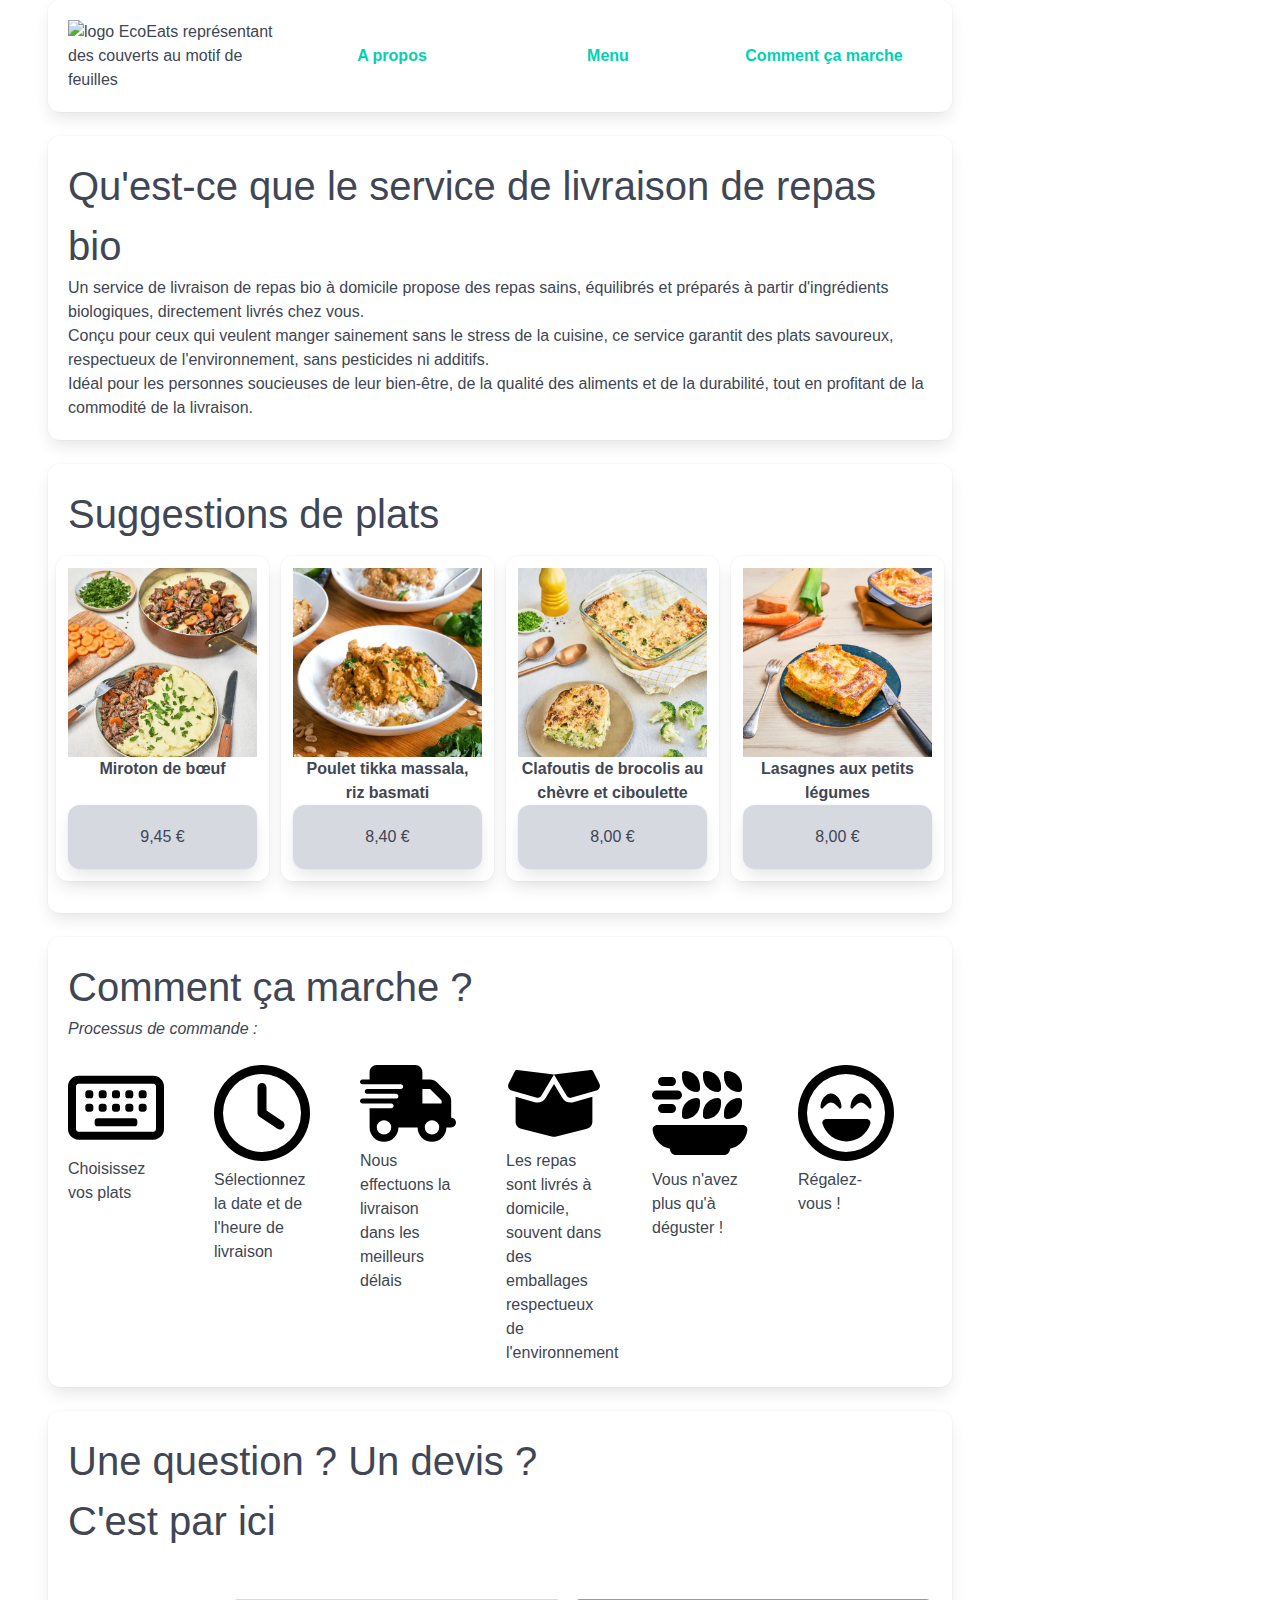
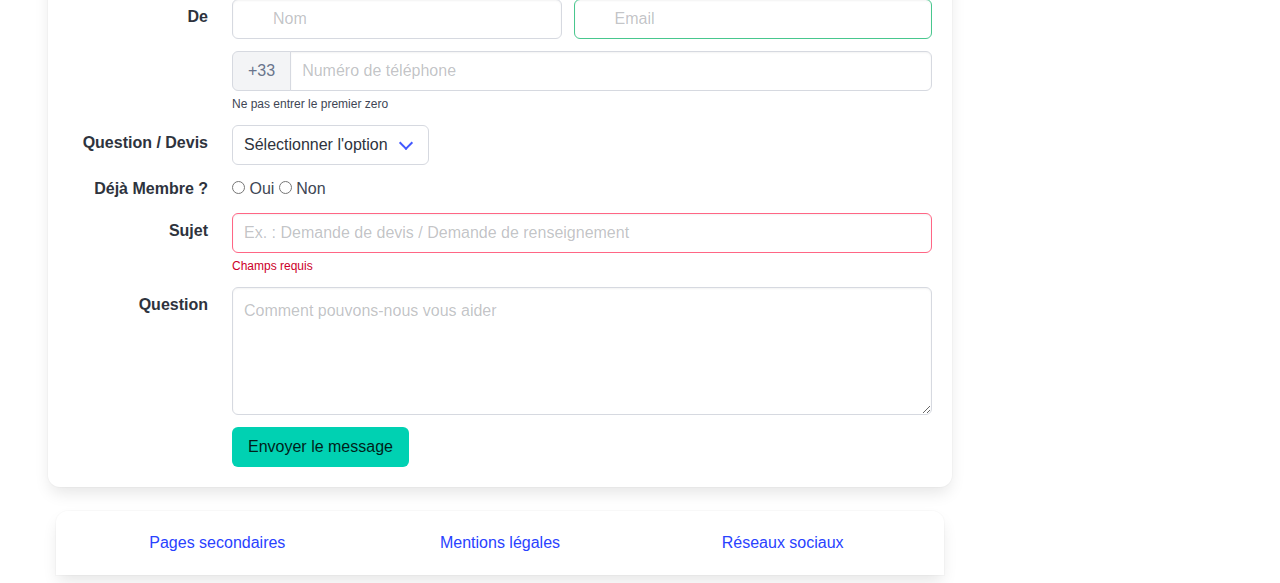
==== commit c47cb88b: "réalignement des icones" ====
--- a/index.html
+++ b/index.html
@@ -62,7 +62,19 @@
         <br>
         <section class="columns level is-align-items-flex-start">
             <figure class="box column" style="width: 300px;">
-                <img id="miroton" class="plats"
+                <img id="miroton" class="plats" 
+                title="Miroton de Bœuf - Plat Traditionnel Français
+                
+                Découvrez le délicieux Miroton de Bœuf, un plat mijoté classique de la cuisine française.
+
+                Préparé à partir de morceaux tendres de bœuf braisés avec des oignons fondants et une sauce
+                légèrement vinaigrée, ce plat offre une explosion de saveurs réconfortantes.
+                Parfait pour un repas chaleureux en famille ou entre amis, le Miroton de Bœuf s'accompagne à merveille 
+                de pommes de terre ou de riz.
+                
+                Commandez en ligne et recevez ce plat authentique directement chez vous,
+                prêt à être savouré. 
+                Un régal pour les amateurs de cuisine traditionnelle !"
                 srcset="Miroton de bœuf.jpg, Miroton de bœuf.jpg 1.5x, Miroton de bœuf.jpg 2x"
                 src="Miroton de bœuf.jpg"
                 alt="Miroton de bœuf" style="width: 250px;"/>
@@ -70,7 +82,17 @@
             </figure>        
 
             <figure class="box column" style="width: 300px;">
-                <img id="poulettika" class="plats"
+                <img id="poulettika" class="plats" 
+                title="Poulet Tikka Massala & Riz Basmati - Saveurs Authentiques de l'Inde
+
+                Offrez-vous un voyage culinaire avec notre délicieux Poulet Tikka Massala accompagné de riz basmati parfumé.
+
+                Ce plat emblématique associe de tendres morceaux de poulet marinés dans des épices et du yaourt, 
+                puis mijotés dans une sauce onctueuse à base de tomates, épices indiennes et une touche de crème. 
+                Chaque bouchée est un mélange équilibré de douceur et de saveurs épicées.
+                
+                Commandez ce plat prêt à être dégusté et profitez d'un repas exotique et réconfortant, 
+                livré directement chez vous. Parfait pour les amateurs de cuisine indienne traditionnelle !"
                 srcset="Poulet tikka massala, riz basmati.jpg, Poulet tikka massala, riz basmati.jpg 1.5x, Poulet tikka massala, riz basmati.jpg 2x"
                 src="Poulet tikka massala, riz basmati.jpg"
                 alt="Miroton de bœuf" style="width: 250px;"/>
@@ -78,7 +100,17 @@
             </figure>
 
             <figure class="box column" style="width: 300px;">
-                <img id="clafoutis" class="plats"
+                <img id="clafoutis" class="plats" 
+                title="Clafoutis de Brocolis au Chèvre & Ciboulette - Léger et Gourmand
+
+                Savourez notre Clafoutis de Brocolis au Chèvre et Ciboulette, une délicieuse alliance entre le fondant des
+                brocolis et la saveur unique du fromage de chèvre.
+                Ce plat léger et équilibré est sublimé par la fraîcheur de la ciboulette, offrant un mélange de textures
+                crémeuses et de parfums délicats.
+                Parfait en plat principal ou en accompagnement, il est idéal pour un repas sain et savoureux.
+                
+                Commandez en ligne et profitez de ce plat prêt à être dégusté, livré chez vous pour un 
+                moment gourmand et raffiné !"
                 srcset="Clafoutis de brocolis au chèvre et ciboulette.jpg, Clafoutis de brocolis au chèvre et ciboulette.jpg 1.5x, Clafoutis de brocolis au chèvre et ciboulette.jpg 2x"
                 src="Clafoutis de brocolis au chèvre et ciboulette.jpg"
                 alt="Clafoutis de brocolis au chèvre et ciboulette" style="width: 250px;"/>
@@ -86,7 +118,16 @@
             </figure>
 
             <figure class="box column" style="width: 300px;">
-                <img id="lasagnes" class="plats"
+                <img id="lasagnes" class="plats" 
+                title="Lasagnes aux Petits Légumes - Savoureuses et Équilibrées
+
+                Découvrez nos Lasagnes aux Petits Légumes, une version légère et gourmande du classique italien.
+                Préparées avec des couches fondantes de pâtes alternant entre une généreuse garniture de légumes frais
+                (courgettes, carottes, poivrons, et épinards), le tout enrobé d'une sauce tomate parfumée et d'une béchamel
+                crémeuse. Chaque bouchée est un équilibre parfait entre saveur et légèreté.
+                
+                Commandez ces lasagnes végétariennes en ligne, prêtes à être dégustées, pour un repas délicieux 
+                et sain livré directement chez vous."
                 srcset="Lasagnes aux petits légumes.jpg, Lasagnes aux petits légumes.jpg 1.5x, Lasagnes aux petits légumes.jpg 2x"
                 src="Lasagnes aux petits légumes.jpg"
                 alt="Lasagnes aux petits légumes" style="width: 250px;"/>
@@ -103,12 +144,13 @@
 
 
 
-    <section class="box" id="fonctionnement">
+    <section class="box" style="height: 450px;" id="fonctionnement">
         <h1 class="is-size-2-desktop">Comment ça marche ?</h1>
 
-        <h2>Processus de commande :</h2>
-
-
+        <cite>Processus de commande :</cite> 
+        <br>
+        <br>
+        
         <section class="fixed-grid has-6-cols">
             <section class="grid">
               <figure class="image is-96x96 cell">
@@ -143,30 +185,10 @@
                     
     
 
-              <div class="cell">Cell 2</div> <!--<div class="cell is-row-span-2">Cell 2</div>-->
-              <div class="cell">Cell 4</div>
-              <div class="cell">Cell 5</div>
-              <div class="cell">Cell 6</div>
-              <div class="cell">Cell 7</div>
-              <div class="cell">Cell 8</div>
-              <div class="cell">Cell 9</div>
-              <div class="cell">Cell 10</div>
-              <div class="cell">Cell 11</div>
-              <div class="cell">Cell 12</div>
+              <!--<div class="cell is-row-span-2">Cell 2</div>-->
             </section>
         </section>
-
-
-
-
-        <p>Réception des repas :
-            Les repas sont livrés à domicile, souvent dans des emballages respectueux de l'environnement. </p>
-    
-
-            <p>
-                
-            </p>
-    
+    </section>
 
 
 
@@ -180,14 +202,25 @@
                 <figcaption>Sélectionnez la date et de l'heure de livraison</figcaption>
             </figure>
 
-
-
-
-
-
-
-
-
+                <figure class="image is-96x96">
+                    <svg xmlns="http://www.w3.org/2000/svg" viewBox="0 0 640 512"><path d="M112 0C85.5 0 64 21.5 64 48l0 48L16 96c-8.8 0-16 7.2-16 16s7.2 16 16 16l48 0 208 0c8.8 0 16 7.2 16 16s-7.2 16-16 16L64 160l-16 0c-8.8 0-16 7.2-16 16s7.2 16 16 16l16 0 176 0c8.8 0 16 7.2 16 16s-7.2 16-16 16L64 224l-48 0c-8.8 0-16 7.2-16 16s7.2 16 16 16l48 0 144 0c8.8 0 16 7.2 16 16s-7.2 16-16 16L64 288l0 128c0 53 43 96 96 96s96-43 96-96l128 0c0 53 43 96 96 96s96-43 96-96l32 0c17.7 0 32-14.3 32-32s-14.3-32-32-32l0-64 0-32 0-18.7c0-17-6.7-33.3-18.7-45.3L512 114.7c-12-12-28.3-18.7-45.3-18.7L416 96l0-48c0-26.5-21.5-48-48-48L112 0zM544 237.3l0 18.7-128 0 0-96 50.7 0L544 237.3zM160 368a48 48 0 1 1 0 96 48 48 0 1 1 0-96zm272 48a48 48 0 1 1 96 0 48 48 0 1 1 -96 0z"/></svg>
+                    <figcaption>Nous effectuons la livraison dans les meilleurs délais</figcaption>
+                </figure>
+
+                <figure class="image is-96x96">
+                    <svg xmlns="http://www.w3.org/2000/svg" viewBox="0 0 640 512"><path d="M58.9 42.1c3-6.1 9.6-9.6 16.3-8.7L320 64 564.8 33.4c6.7-.8 13.3 2.7 16.3 8.7l41.7 83.4c9 17.9-.6 39.6-19.8 45.1L439.6 217.3c-13.9 4-28.8-1.9-36.2-14.3L320 64 236.6 203c-7.4 12.4-22.3 18.3-36.2 14.3L37.1 170.6c-19.3-5.5-28.8-27.2-19.8-45.1L58.9 42.1zM321.1 128l54.9 91.4c14.9 24.8 44.6 36.6 72.5 28.6L576 211.6l0 167c0 22-15 41.2-36.4 46.6l-204.1 51c-10.2 2.6-20.9 2.6-31 0l-204.1-51C79 419.7 64 400.5 64 378.5l0-167L191.6 248c27.8 8 57.6-3.8 72.5-28.6L318.9 128l2.2 0z"/></svg>
+                    <figcaption>Les repas sont livrés à domicile, souvent dans des emballages respectueux de l'environnement</figcaption>
+                </figure>
+
+                <figure class="image is-96x96">
+                    <svg xmlns="http://www.w3.org/2000/svg" viewBox="0 0 512 512"><path d="M176 32c44.2 0 80 35.8 80 80l0 16c0 8.8-7.2 16-16 16c-44.2 0-80-35.8-80-80l0-16c0-8.8 7.2-16 16-16zM56 64l48 0c13.3 0 24 10.7 24 24s-10.7 24-24 24l-48 0c-13.3 0-24-10.7-24-24s10.7-24 24-24zM24 136l112 0c13.3 0 24 10.7 24 24s-10.7 24-24 24L24 184c-13.3 0-24-10.7-24-24s10.7-24 24-24zm8 96c0-13.3 10.7-24 24-24l48 0c13.3 0 24 10.7 24 24s-10.7 24-24 24l-48 0c-13.3 0-24-10.7-24-24zM272 48c0-8.8 7.2-16 16-16c44.2 0 80 35.8 80 80l0 16c0 8.8-7.2 16-16 16c-44.2 0-80-35.8-80-80l0-16zM400 32c44.2 0 80 35.8 80 80l0 16c0 8.8-7.2 16-16 16c-44.2 0-80-35.8-80-80l0-16c0-8.8 7.2-16 16-16zm80 160l0 16c0 44.2-35.8 80-80 80c-8.8 0-16-7.2-16-16l0-16c0-44.2 35.8-80 80-80c8.8 0 16 7.2 16 16zM352 176c8.8 0 16 7.2 16 16l0 16c0 44.2-35.8 80-80 80c-8.8 0-16-7.2-16-16l0-16c0-44.2 35.8-80 80-80zm-96 16l0 16c0 44.2-35.8 80-80 80c-8.8 0-16-7.2-16-16l0-16c0-44.2 35.8-80 80-80c8.8 0 16 7.2 16 16zM3.5 347.6C1.6 332.9 13 320 27.8 320l456.4 0c14.8 0 26.2 12.9 24.4 27.6C502.3 397.8 464.2 437 416 446l0 2c0 17.7-14.3 32-32 32l-256 0c-17.7 0-32-14.3-32-32l0-2c-48.2-9-86.3-48.2-92.5-98.4z"/></svg>
+                    <figcaption>Vous n'avez plus qu'à déguster !</figcaption>
+                </figure>
+
+                <figure class="image is-96x96">
+                    <svg xmlns="http://www.w3.org/2000/svg" viewBox="0 0 512 512"><path d="M464 256A208 208 0 1 0 48 256a208 208 0 1 0 416 0zM0 256a256 256 0 1 1 512 0A256 256 0 1 1 0 256zm130.7 57.9c-4.2-13.6 7.1-25.9 21.3-25.9l212.5 0c14.2 0 25.5 12.4 21.3 25.9C369 368.4 318.2 408 258.2 408s-110.8-39.6-127.5-94.1zm86.9-85.1s0 0 0 0c0 0 0 0 0 0l-.2-.2c-.2-.2-.4-.5-.7-.9c-.6-.8-1.6-2-2.8-3.4c-2.5-2.8-6-6.6-10.2-10.3c-8.8-7.8-18.8-14-27.7-14s-18.9 6.2-27.7 14c-4.2 3.7-7.7 7.5-10.2 10.3c-1.2 1.4-2.2 2.6-2.8 3.4c-.3 .4-.6 .7-.7 .9l-.2 .2c0 0 0 0 0 0c0 0 0 0 0 0s0 0 0 0c-2.1 2.8-5.7 3.9-8.9 2.8s-5.5-4.1-5.5-7.6c0-17.9 6.7-35.6 16.6-48.8c9.8-13 23.9-23.2 39.4-23.2s29.6 10.2 39.4 23.2c9.9 13.2 16.6 30.9 16.6 48.8c0 3.4-2.2 6.5-5.5 7.6s-6.9 0-8.9-2.8c0 0 0 0 0 0s0 0 0 0zm160 0c0 0 0 0 0 0l-.2-.2c-.2-.2-.4-.5-.7-.9c-.6-.8-1.6-2-2.8-3.4c-2.5-2.8-6-6.6-10.2-10.3c-8.8-7.8-18.8-14-27.7-14s-18.9 6.2-27.7 14c-4.2 3.7-7.7 7.5-10.2 10.3c-1.2 1.4-2.2 2.6-2.8 3.4c-.3 .4-.6 .7-.7 .9l-.2 .2c0 0 0 0 0 0c0 0 0 0 0 0s0 0 0 0c-2.1 2.8-5.7 3.9-8.9 2.8s-5.5-4.1-5.5-7.6c0-17.9 6.7-35.6 16.6-48.8c9.8-13 23.9-23.2 39.4-23.2s29.6 10.2 39.4 23.2c9.9 13.2 16.6 30.9 16.6 48.8c0 3.4-2.2 6.5-5.5 7.6s-6.9 0-8.9-2.8c0 0 0 0 0 0s0 0 0 0s0 0 0 0z"/></svg>
+                    <figcaption>Régalez-vous !</figcaption>
+                </figure>
 
 
  -->
@@ -239,7 +272,6 @@
 -->
 
 
-            <section>
 
 <!--    
 
@@ -260,20 +292,18 @@
 
 
 -->
-            </section>
-
-
-
-
-
-
-
-
-
-
-
-
-    </section>
+
+
+
+
+
+
+
+
+
+
+
+
 
 <!-- AJOUTER LES ICONES-->
 
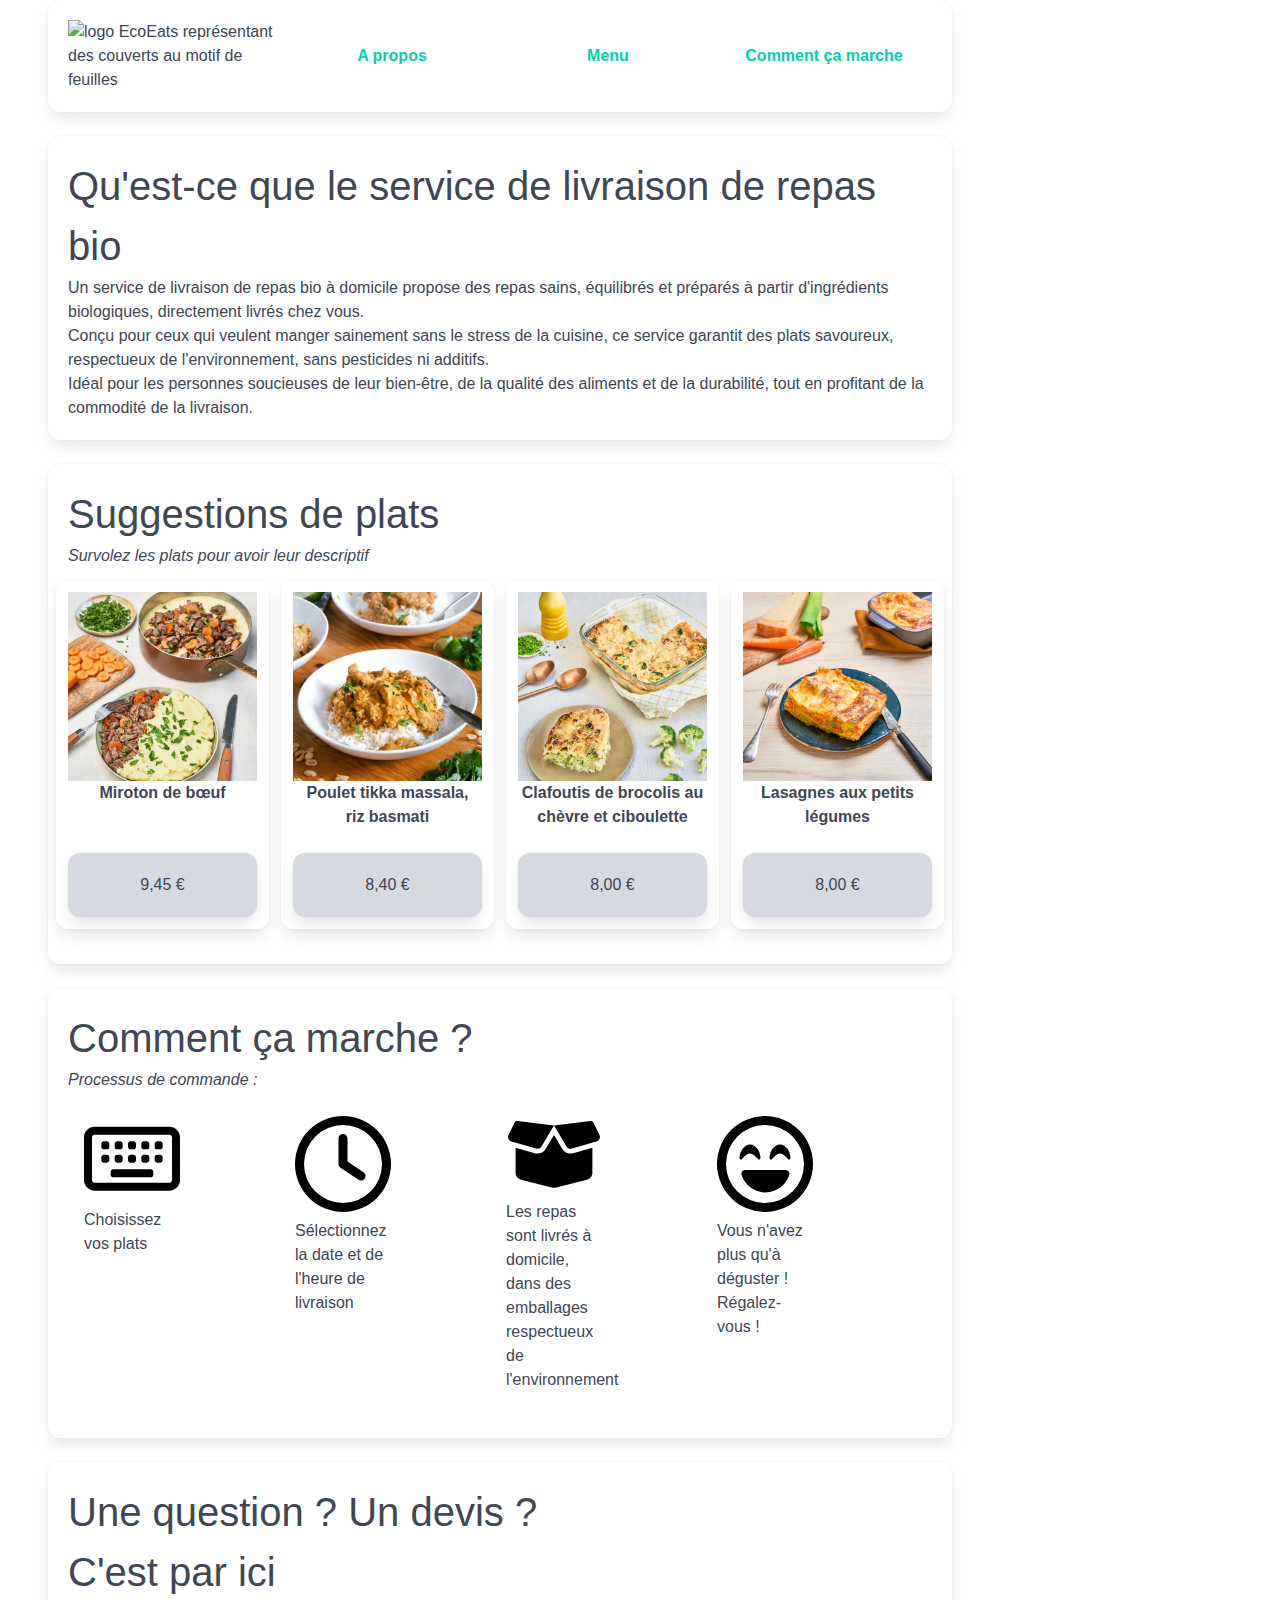
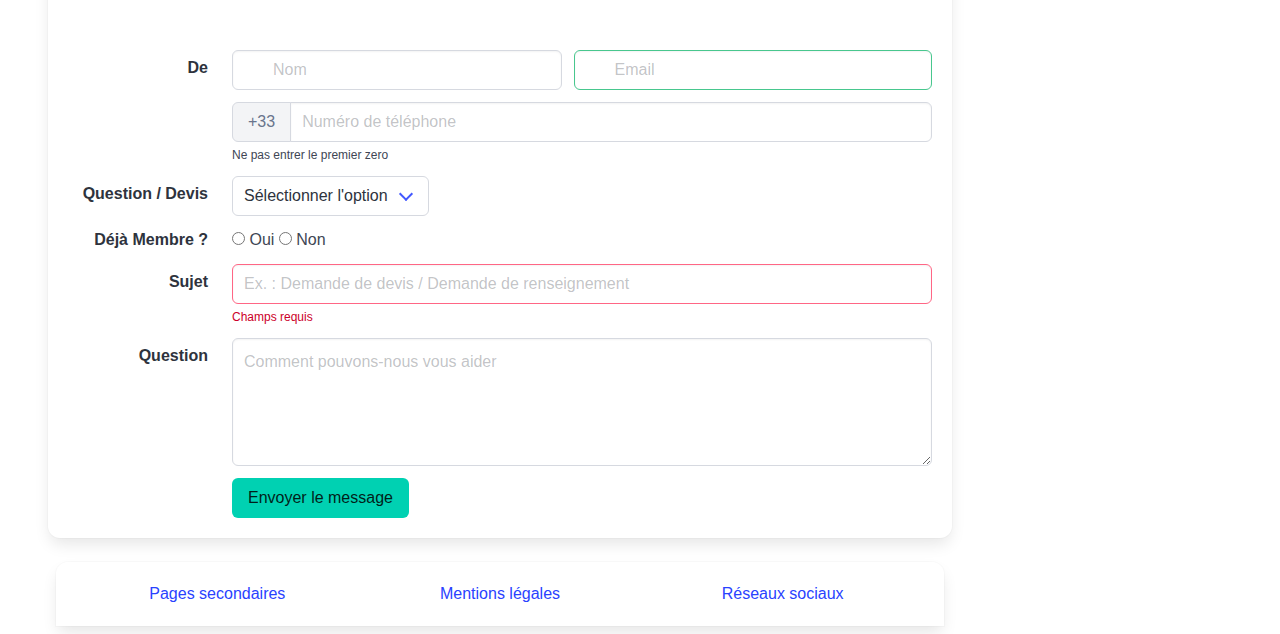
==== commit 99c9d6a5: "sauvegarde" ====
--- a/index.html
+++ b/index.html
@@ -57,8 +57,10 @@
  -->      
     <!-- CLASS image is-128x128 A METTRE DNS FIGURE -->
 
-    <section class="box" id="menu">
+    <section class="box" style="height: 500px;" id="menu">
         <h1 class="is-size-2-desktop">Suggestions de plats</h1>
+        <i>Survolez les plats pour avoir leur descriptif</i>
+        <br>
         <br>
         <section class="columns level is-align-items-flex-start">
             <figure class="box column" style="width: 300px;">
@@ -78,7 +80,8 @@
                 srcset="Miroton de bœuf.jpg, Miroton de bœuf.jpg 1.5x, Miroton de bœuf.jpg 2x"
                 src="Miroton de bœuf.jpg"
                 alt="Miroton de bœuf" style="width: 250px;"/>
-                <figcaption class="has-text-centered"><p class="has-text-weight-bold">Miroton de bœuf</p><br><p class="box has-background-grey-lighter">9,45 €</p></figcaption>
+                <figcaption class="has-text-centered"><p class="has-text-weight-bold">Miroton de bœuf</p><br><br><p class="box has-background-grey-lighter">9,45 €</p>
+                </figcaption>
             </figure>        
 
             <figure class="box column" style="width: 300px;">
@@ -96,7 +99,7 @@
                 srcset="Poulet tikka massala, riz basmati.jpg, Poulet tikka massala, riz basmati.jpg 1.5x, Poulet tikka massala, riz basmati.jpg 2x"
                 src="Poulet tikka massala, riz basmati.jpg"
                 alt="Miroton de bœuf" style="width: 250px;"/>
-                <figcaption class="has-text-centered"><p class="has-text-weight-bold">Poulet tikka massala,<br> riz basmati</p><p class="box has-background-grey-lighter">8,40 €</p></figcaption>        
+                <figcaption class="has-text-centered"><p class="has-text-weight-bold">Poulet tikka massala,<br> riz basmati</p><br><p class="box has-background-grey-lighter">8,40 €</p></figcaption>        
             </figure>
 
             <figure class="box column" style="width: 300px;">
@@ -114,7 +117,7 @@
                 srcset="Clafoutis de brocolis au chèvre et ciboulette.jpg, Clafoutis de brocolis au chèvre et ciboulette.jpg 1.5x, Clafoutis de brocolis au chèvre et ciboulette.jpg 2x"
                 src="Clafoutis de brocolis au chèvre et ciboulette.jpg"
                 alt="Clafoutis de brocolis au chèvre et ciboulette" style="width: 250px;"/>
-                <figcaption class="has-text-centered"><p class="has-text-weight-bold">Clafoutis de brocolis au chèvre et ciboulette</p><p class="box has-background-grey-lighter">8,00 €</p></figcaption>        
+                <figcaption class="has-text-centered"><p class="has-text-weight-bold">Clafoutis de brocolis au chèvre et ciboulette</p><br><p class="box has-background-grey-lighter">8,00 €</p></figcaption>        
             </figure>
 
             <figure class="box column" style="width: 300px;">
@@ -131,16 +134,10 @@
                 srcset="Lasagnes aux petits légumes.jpg, Lasagnes aux petits légumes.jpg 1.5x, Lasagnes aux petits légumes.jpg 2x"
                 src="Lasagnes aux petits légumes.jpg"
                 alt="Lasagnes aux petits légumes" style="width: 250px;"/>
-                <figcaption class="has-text-centered"><p class="has-text-weight-bold">Lasagnes aux petits légumes</p><p class="box has-background-grey-lighter">8,00 €</p></figcaption>        
+                <figcaption class="has-text-centered"><p class="has-text-weight-bold">Lasagnes aux petits légumes</p><br><p class="box has-background-grey-lighter">8,00 €</p></figcaption>        
             </figure>
         </section>
     </section>
-
-
-
-
-
-
 
 
 
@@ -151,8 +148,8 @@
         <br>
         <br>
         
-        <section class="fixed-grid has-6-cols">
-            <section class="grid">
+        <section class="fixed-grid has-4-cols has-auto-count">
+            <section class="grid grid-start px-4">
               <figure class="image is-96x96 cell">
                 <svg xmlns="http://www.w3.org/2000/svg" viewBox="0 0 576 512"><path d="M64 112c-8.8 0-16 7.2-16 16l0 256c0 8.8 7.2 16 16 16l448 0c8.8 0 16-7.2 16-16l0-256c0-8.8-7.2-16-16-16L64 112zM0 128C0 92.7 28.7 64 64 64l448 0c35.3 0 64 28.7 64 64l0 256c0 35.3-28.7 64-64 64L64 448c-35.3 0-64-28.7-64-64L0 128zM176 320l224 0c8.8 0 16 7.2 16 16l0 16c0 8.8-7.2 16-16 16l-224 0c-8.8 0-16-7.2-16-16l0-16c0-8.8 7.2-16 16-16zm-72-72c0-8.8 7.2-16 16-16l16 0c8.8 0 16 7.2 16 16l0 16c0 8.8-7.2 16-16 16l-16 0c-8.8 0-16-7.2-16-16l0-16zm16-96l16 0c8.8 0 16 7.2 16 16l0 16c0 8.8-7.2 16-16 16l-16 0c-8.8 0-16-7.2-16-16l0-16c0-8.8 7.2-16 16-16zm64 96c0-8.8 7.2-16 16-16l16 0c8.8 0 16 7.2 16 16l0 16c0 8.8-7.2 16-16 16l-16 0c-8.8 0-16-7.2-16-16l0-16zm16-96l16 0c8.8 0 16 7.2 16 16l0 16c0 8.8-7.2 16-16 16l-16 0c-8.8 0-16-7.2-16-16l0-16c0-8.8 7.2-16 16-16zm64 96c0-8.8 7.2-16 16-16l16 0c8.8 0 16 7.2 16 16l0 16c0 8.8-7.2 16-16 16l-16 0c-8.8 0-16-7.2-16-16l0-16zm16-96l16 0c8.8 0 16 7.2 16 16l0 16c0 8.8-7.2 16-16 16l-16 0c-8.8 0-16-7.2-16-16l0-16c0-8.8 7.2-16 16-16zm64 96c0-8.8 7.2-16 16-16l16 0c8.8 0 16 7.2 16 16l0 16c0 8.8-7.2 16-16 16l-16 0c-8.8 0-16-7.2-16-16l0-16zm16-96l16 0c8.8 0 16 7.2 16 16l0 16c0 8.8-7.2 16-16 16l-16 0c-8.8 0-16-7.2-16-16l0-16c0-8.8 7.2-16 16-16zm64 96c0-8.8 7.2-16 16-16l16 0c8.8 0 16 7.2 16 16l0 16c0 8.8-7.2 16-16 16l-16 0c-8.8 0-16-7.2-16-16l0-16zm16-96l16 0c8.8 0 16 7.2 16 16l0 16c0 8.8-7.2 16-16 16l-16 0c-8.8 0-16-7.2-16-16l0-16c0-8.8 7.2-16 16-16z"/></svg>
                     <figcaption>Choisissez vos plats</figcaption>
@@ -163,17 +160,23 @@
                     <figcaption>Sélectionnez la date et de l'heure de livraison</figcaption>
                 </figure>
 
-                <figure class="image is-96x96">
+<!--                 <figure class="image is-96x96">
                     <svg xmlns="http://www.w3.org/2000/svg" viewBox="0 0 640 512"><path d="M112 0C85.5 0 64 21.5 64 48l0 48L16 96c-8.8 0-16 7.2-16 16s7.2 16 16 16l48 0 208 0c8.8 0 16 7.2 16 16s-7.2 16-16 16L64 160l-16 0c-8.8 0-16 7.2-16 16s7.2 16 16 16l16 0 176 0c8.8 0 16 7.2 16 16s-7.2 16-16 16L64 224l-48 0c-8.8 0-16 7.2-16 16s7.2 16 16 16l48 0 144 0c8.8 0 16 7.2 16 16s-7.2 16-16 16L64 288l0 128c0 53 43 96 96 96s96-43 96-96l128 0c0 53 43 96 96 96s96-43 96-96l32 0c17.7 0 32-14.3 32-32s-14.3-32-32-32l0-64 0-32 0-18.7c0-17-6.7-33.3-18.7-45.3L512 114.7c-12-12-28.3-18.7-45.3-18.7L416 96l0-48c0-26.5-21.5-48-48-48L112 0zM544 237.3l0 18.7-128 0 0-96 50.7 0L544 237.3zM160 368a48 48 0 1 1 0 96 48 48 0 1 1 0-96zm272 48a48 48 0 1 1 96 0 48 48 0 1 1 -96 0z"/></svg>
                     <figcaption>Nous effectuons la livraison dans les meilleurs délais</figcaption>
                 </figure>
-
+ -->
                 <figure class="image is-96x96">
                     <svg xmlns="http://www.w3.org/2000/svg" viewBox="0 0 640 512"><path d="M58.9 42.1c3-6.1 9.6-9.6 16.3-8.7L320 64 564.8 33.4c6.7-.8 13.3 2.7 16.3 8.7l41.7 83.4c9 17.9-.6 39.6-19.8 45.1L439.6 217.3c-13.9 4-28.8-1.9-36.2-14.3L320 64 236.6 203c-7.4 12.4-22.3 18.3-36.2 14.3L37.1 170.6c-19.3-5.5-28.8-27.2-19.8-45.1L58.9 42.1zM321.1 128l54.9 91.4c14.9 24.8 44.6 36.6 72.5 28.6L576 211.6l0 167c0 22-15 41.2-36.4 46.6l-204.1 51c-10.2 2.6-20.9 2.6-31 0l-204.1-51C79 419.7 64 400.5 64 378.5l0-167L191.6 248c27.8 8 57.6-3.8 72.5-28.6L318.9 128l2.2 0z"/></svg>
-                    <figcaption>Les repas sont livrés à domicile, souvent dans des emballages respectueux de l'environnement</figcaption>
+                    <figcaption>Les repas sont livrés à domicile, dans des emballages respectueux de l'environnement</figcaption>
                 </figure>
 
                 <figure class="image is-96x96">
+                    <svg xmlns="http://www.w3.org/2000/svg" viewBox="0 0 512 512"><path d="M464 256A208 208 0 1 0 48 256a208 208 0 1 0 416 0zM0 256a256 256 0 1 1 512 0A256 256 0 1 1 0 256zm130.7 57.9c-4.2-13.6 7.1-25.9 21.3-25.9l212.5 0c14.2 0 25.5 12.4 21.3 25.9C369 368.4 318.2 408 258.2 408s-110.8-39.6-127.5-94.1zm86.9-85.1s0 0 0 0c0 0 0 0 0 0l-.2-.2c-.2-.2-.4-.5-.7-.9c-.6-.8-1.6-2-2.8-3.4c-2.5-2.8-6-6.6-10.2-10.3c-8.8-7.8-18.8-14-27.7-14s-18.9 6.2-27.7 14c-4.2 3.7-7.7 7.5-10.2 10.3c-1.2 1.4-2.2 2.6-2.8 3.4c-.3 .4-.6 .7-.7 .9l-.2 .2c0 0 0 0 0 0c0 0 0 0 0 0s0 0 0 0c-2.1 2.8-5.7 3.9-8.9 2.8s-5.5-4.1-5.5-7.6c0-17.9 6.7-35.6 16.6-48.8c9.8-13 23.9-23.2 39.4-23.2s29.6 10.2 39.4 23.2c9.9 13.2 16.6 30.9 16.6 48.8c0 3.4-2.2 6.5-5.5 7.6s-6.9 0-8.9-2.8c0 0 0 0 0 0s0 0 0 0zm160 0c0 0 0 0 0 0l-.2-.2c-.2-.2-.4-.5-.7-.9c-.6-.8-1.6-2-2.8-3.4c-2.5-2.8-6-6.6-10.2-10.3c-8.8-7.8-18.8-14-27.7-14s-18.9 6.2-27.7 14c-4.2 3.7-7.7 7.5-10.2 10.3c-1.2 1.4-2.2 2.6-2.8 3.4c-.3 .4-.6 .7-.7 .9l-.2 .2c0 0 0 0 0 0c0 0 0 0 0 0s0 0 0 0c-2.1 2.8-5.7 3.9-8.9 2.8s-5.5-4.1-5.5-7.6c0-17.9 6.7-35.6 16.6-48.8c9.8-13 23.9-23.2 39.4-23.2s29.6 10.2 39.4 23.2c9.9 13.2 16.6 30.9 16.6 48.8c0 3.4-2.2 6.5-5.5 7.6s-6.9 0-8.9-2.8c0 0 0 0 0 0s0 0 0 0s0 0 0 0z"/></svg>
+                    <figcaption>Vous n'avez plus qu'à déguster ! <br>Régalez-vous !</figcaption>
+                </figure>
+                
+
+<!--                 <figure class="image is-96x96">
                     <svg xmlns="http://www.w3.org/2000/svg" viewBox="0 0 512 512"><path d="M176 32c44.2 0 80 35.8 80 80l0 16c0 8.8-7.2 16-16 16c-44.2 0-80-35.8-80-80l0-16c0-8.8 7.2-16 16-16zM56 64l48 0c13.3 0 24 10.7 24 24s-10.7 24-24 24l-48 0c-13.3 0-24-10.7-24-24s10.7-24 24-24zM24 136l112 0c13.3 0 24 10.7 24 24s-10.7 24-24 24L24 184c-13.3 0-24-10.7-24-24s10.7-24 24-24zm8 96c0-13.3 10.7-24 24-24l48 0c13.3 0 24 10.7 24 24s-10.7 24-24 24l-48 0c-13.3 0-24-10.7-24-24zM272 48c0-8.8 7.2-16 16-16c44.2 0 80 35.8 80 80l0 16c0 8.8-7.2 16-16 16c-44.2 0-80-35.8-80-80l0-16zM400 32c44.2 0 80 35.8 80 80l0 16c0 8.8-7.2 16-16 16c-44.2 0-80-35.8-80-80l0-16c0-8.8 7.2-16 16-16zm80 160l0 16c0 44.2-35.8 80-80 80c-8.8 0-16-7.2-16-16l0-16c0-44.2 35.8-80 80-80c8.8 0 16 7.2 16 16zM352 176c8.8 0 16 7.2 16 16l0 16c0 44.2-35.8 80-80 80c-8.8 0-16-7.2-16-16l0-16c0-44.2 35.8-80 80-80zm-96 16l0 16c0 44.2-35.8 80-80 80c-8.8 0-16-7.2-16-16l0-16c0-44.2 35.8-80 80-80c8.8 0 16 7.2 16 16zM3.5 347.6C1.6 332.9 13 320 27.8 320l456.4 0c14.8 0 26.2 12.9 24.4 27.6C502.3 397.8 464.2 437 416 446l0 2c0 17.7-14.3 32-32 32l-256 0c-17.7 0-32-14.3-32-32l0-2c-48.2-9-86.3-48.2-92.5-98.4z"/></svg>
                     <figcaption>Vous n'avez plus qu'à déguster !</figcaption>
                 </figure>
@@ -182,7 +185,7 @@
                     <svg xmlns="http://www.w3.org/2000/svg" viewBox="0 0 512 512"><path d="M464 256A208 208 0 1 0 48 256a208 208 0 1 0 416 0zM0 256a256 256 0 1 1 512 0A256 256 0 1 1 0 256zm130.7 57.9c-4.2-13.6 7.1-25.9 21.3-25.9l212.5 0c14.2 0 25.5 12.4 21.3 25.9C369 368.4 318.2 408 258.2 408s-110.8-39.6-127.5-94.1zm86.9-85.1s0 0 0 0c0 0 0 0 0 0l-.2-.2c-.2-.2-.4-.5-.7-.9c-.6-.8-1.6-2-2.8-3.4c-2.5-2.8-6-6.6-10.2-10.3c-8.8-7.8-18.8-14-27.7-14s-18.9 6.2-27.7 14c-4.2 3.7-7.7 7.5-10.2 10.3c-1.2 1.4-2.2 2.6-2.8 3.4c-.3 .4-.6 .7-.7 .9l-.2 .2c0 0 0 0 0 0c0 0 0 0 0 0s0 0 0 0c-2.1 2.8-5.7 3.9-8.9 2.8s-5.5-4.1-5.5-7.6c0-17.9 6.7-35.6 16.6-48.8c9.8-13 23.9-23.2 39.4-23.2s29.6 10.2 39.4 23.2c9.9 13.2 16.6 30.9 16.6 48.8c0 3.4-2.2 6.5-5.5 7.6s-6.9 0-8.9-2.8c0 0 0 0 0 0s0 0 0 0zm160 0c0 0 0 0 0 0l-.2-.2c-.2-.2-.4-.5-.7-.9c-.6-.8-1.6-2-2.8-3.4c-2.5-2.8-6-6.6-10.2-10.3c-8.8-7.8-18.8-14-27.7-14s-18.9 6.2-27.7 14c-4.2 3.7-7.7 7.5-10.2 10.3c-1.2 1.4-2.2 2.6-2.8 3.4c-.3 .4-.6 .7-.7 .9l-.2 .2c0 0 0 0 0 0c0 0 0 0 0 0s0 0 0 0c-2.1 2.8-5.7 3.9-8.9 2.8s-5.5-4.1-5.5-7.6c0-17.9 6.7-35.6 16.6-48.8c9.8-13 23.9-23.2 39.4-23.2s29.6 10.2 39.4 23.2c9.9 13.2 16.6 30.9 16.6 48.8c0 3.4-2.2 6.5-5.5 7.6s-6.9 0-8.9-2.8c0 0 0 0 0 0s0 0 0 0s0 0 0 0z"/></svg>
                     <figcaption>Régalez-vous !</figcaption>
                 </figure>
-                    
+ -->                    
     
 
               <!--<div class="cell is-row-span-2">Cell 2</div>-->
@@ -192,38 +195,6 @@
 
 
 
-<!--         <figure class="image is-96x96">
-        <svg xmlns="http://www.w3.org/2000/svg" viewBox="0 0 512 512"><path d="M176 32c44.2 0 80 35.8 80 80l0 16c0 8.8-7.2 16-16 16c-44.2 0-80-35.8-80-80l0-16c0-8.8 7.2-16 16-16zM56 64l48 0c13.3 0 24 10.7 24 24s-10.7 24-24 24l-48 0c-13.3 0-24-10.7-24-24s10.7-24 24-24zM24 136l112 0c13.3 0 24 10.7 24 24s-10.7 24-24 24L24 184c-13.3 0-24-10.7-24-24s10.7-24 24-24zm8 96c0-13.3 10.7-24 24-24l48 0c13.3 0 24 10.7 24 24s-10.7 24-24 24l-48 0c-13.3 0-24-10.7-24-24zM272 48c0-8.8 7.2-16 16-16c44.2 0 80 35.8 80 80l0 16c0 8.8-7.2 16-16 16c-44.2 0-80-35.8-80-80l0-16zM400 32c44.2 0 80 35.8 80 80l0 16c0 8.8-7.2 16-16 16c-44.2 0-80-35.8-80-80l0-16c0-8.8 7.2-16 16-16zm80 160l0 16c0 44.2-35.8 80-80 80c-8.8 0-16-7.2-16-16l0-16c0-44.2 35.8-80 80-80c8.8 0 16 7.2 16 16zM352 176c8.8 0 16 7.2 16 16l0 16c0 44.2-35.8 80-80 80c-8.8 0-16-7.2-16-16l0-16c0-44.2 35.8-80 80-80zm-96 16l0 16c0 44.2-35.8 80-80 80c-8.8 0-16-7.2-16-16l0-16c0-44.2 35.8-80 80-80c8.8 0 16 7.2 16 16zM3.5 347.6C1.6 332.9 13 320 27.8 320l456.4 0c14.8 0 26.2 12.9 24.4 27.6C502.3 397.8 464.2 437 416 446l0 2c0 17.7-14.3 32-32 32l-256 0c-17.7 0-32-14.3-32-32l0-2c-48.2-9-86.3-48.2-92.5-98.4z"/></svg>
-            <figcaption>Choisissez vos plats</figcaption>
-        </figure>
-
-            <figure class="image is-96x96">
-                <svg xmlns="http://www.w3.org/2000/svg" viewBox="0 0 512 512"><path d="M464 256A208 208 0 1 1 48 256a208 208 0 1 1 416 0zM0 256a256 256 0 1 0 512 0A256 256 0 1 0 0 256zM232 120l0 136c0 8 4 15.5 10.7 20l96 64c11 7.4 25.9 4.4 33.3-6.7s4.4-25.9-6.7-33.3L280 243.2 280 120c0-13.3-10.7-24-24-24s-24 10.7-24 24z"/></svg>
-                <figcaption>Sélectionnez la date et de l'heure de livraison</figcaption>
-            </figure>
-
-                <figure class="image is-96x96">
-                    <svg xmlns="http://www.w3.org/2000/svg" viewBox="0 0 640 512"><path d="M112 0C85.5 0 64 21.5 64 48l0 48L16 96c-8.8 0-16 7.2-16 16s7.2 16 16 16l48 0 208 0c8.8 0 16 7.2 16 16s-7.2 16-16 16L64 160l-16 0c-8.8 0-16 7.2-16 16s7.2 16 16 16l16 0 176 0c8.8 0 16 7.2 16 16s-7.2 16-16 16L64 224l-48 0c-8.8 0-16 7.2-16 16s7.2 16 16 16l48 0 144 0c8.8 0 16 7.2 16 16s-7.2 16-16 16L64 288l0 128c0 53 43 96 96 96s96-43 96-96l128 0c0 53 43 96 96 96s96-43 96-96l32 0c17.7 0 32-14.3 32-32s-14.3-32-32-32l0-64 0-32 0-18.7c0-17-6.7-33.3-18.7-45.3L512 114.7c-12-12-28.3-18.7-45.3-18.7L416 96l0-48c0-26.5-21.5-48-48-48L112 0zM544 237.3l0 18.7-128 0 0-96 50.7 0L544 237.3zM160 368a48 48 0 1 1 0 96 48 48 0 1 1 0-96zm272 48a48 48 0 1 1 96 0 48 48 0 1 1 -96 0z"/></svg>
-                    <figcaption>Nous effectuons la livraison dans les meilleurs délais</figcaption>
-                </figure>
-
-                <figure class="image is-96x96">
-                    <svg xmlns="http://www.w3.org/2000/svg" viewBox="0 0 640 512"><path d="M58.9 42.1c3-6.1 9.6-9.6 16.3-8.7L320 64 564.8 33.4c6.7-.8 13.3 2.7 16.3 8.7l41.7 83.4c9 17.9-.6 39.6-19.8 45.1L439.6 217.3c-13.9 4-28.8-1.9-36.2-14.3L320 64 236.6 203c-7.4 12.4-22.3 18.3-36.2 14.3L37.1 170.6c-19.3-5.5-28.8-27.2-19.8-45.1L58.9 42.1zM321.1 128l54.9 91.4c14.9 24.8 44.6 36.6 72.5 28.6L576 211.6l0 167c0 22-15 41.2-36.4 46.6l-204.1 51c-10.2 2.6-20.9 2.6-31 0l-204.1-51C79 419.7 64 400.5 64 378.5l0-167L191.6 248c27.8 8 57.6-3.8 72.5-28.6L318.9 128l2.2 0z"/></svg>
-                    <figcaption>Les repas sont livrés à domicile, souvent dans des emballages respectueux de l'environnement</figcaption>
-                </figure>
-
-                <figure class="image is-96x96">
-                    <svg xmlns="http://www.w3.org/2000/svg" viewBox="0 0 512 512"><path d="M176 32c44.2 0 80 35.8 80 80l0 16c0 8.8-7.2 16-16 16c-44.2 0-80-35.8-80-80l0-16c0-8.8 7.2-16 16-16zM56 64l48 0c13.3 0 24 10.7 24 24s-10.7 24-24 24l-48 0c-13.3 0-24-10.7-24-24s10.7-24 24-24zM24 136l112 0c13.3 0 24 10.7 24 24s-10.7 24-24 24L24 184c-13.3 0-24-10.7-24-24s10.7-24 24-24zm8 96c0-13.3 10.7-24 24-24l48 0c13.3 0 24 10.7 24 24s-10.7 24-24 24l-48 0c-13.3 0-24-10.7-24-24zM272 48c0-8.8 7.2-16 16-16c44.2 0 80 35.8 80 80l0 16c0 8.8-7.2 16-16 16c-44.2 0-80-35.8-80-80l0-16zM400 32c44.2 0 80 35.8 80 80l0 16c0 8.8-7.2 16-16 16c-44.2 0-80-35.8-80-80l0-16c0-8.8 7.2-16 16-16zm80 160l0 16c0 44.2-35.8 80-80 80c-8.8 0-16-7.2-16-16l0-16c0-44.2 35.8-80 80-80c8.8 0 16 7.2 16 16zM352 176c8.8 0 16 7.2 16 16l0 16c0 44.2-35.8 80-80 80c-8.8 0-16-7.2-16-16l0-16c0-44.2 35.8-80 80-80zm-96 16l0 16c0 44.2-35.8 80-80 80c-8.8 0-16-7.2-16-16l0-16c0-44.2 35.8-80 80-80c8.8 0 16 7.2 16 16zM3.5 347.6C1.6 332.9 13 320 27.8 320l456.4 0c14.8 0 26.2 12.9 24.4 27.6C502.3 397.8 464.2 437 416 446l0 2c0 17.7-14.3 32-32 32l-256 0c-17.7 0-32-14.3-32-32l0-2c-48.2-9-86.3-48.2-92.5-98.4z"/></svg>
-                    <figcaption>Vous n'avez plus qu'à déguster !</figcaption>
-                </figure>
-
-                <figure class="image is-96x96">
-                    <svg xmlns="http://www.w3.org/2000/svg" viewBox="0 0 512 512"><path d="M464 256A208 208 0 1 0 48 256a208 208 0 1 0 416 0zM0 256a256 256 0 1 1 512 0A256 256 0 1 1 0 256zm130.7 57.9c-4.2-13.6 7.1-25.9 21.3-25.9l212.5 0c14.2 0 25.5 12.4 21.3 25.9C369 368.4 318.2 408 258.2 408s-110.8-39.6-127.5-94.1zm86.9-85.1s0 0 0 0c0 0 0 0 0 0l-.2-.2c-.2-.2-.4-.5-.7-.9c-.6-.8-1.6-2-2.8-3.4c-2.5-2.8-6-6.6-10.2-10.3c-8.8-7.8-18.8-14-27.7-14s-18.9 6.2-27.7 14c-4.2 3.7-7.7 7.5-10.2 10.3c-1.2 1.4-2.2 2.6-2.8 3.4c-.3 .4-.6 .7-.7 .9l-.2 .2c0 0 0 0 0 0c0 0 0 0 0 0s0 0 0 0c-2.1 2.8-5.7 3.9-8.9 2.8s-5.5-4.1-5.5-7.6c0-17.9 6.7-35.6 16.6-48.8c9.8-13 23.9-23.2 39.4-23.2s29.6 10.2 39.4 23.2c9.9 13.2 16.6 30.9 16.6 48.8c0 3.4-2.2 6.5-5.5 7.6s-6.9 0-8.9-2.8c0 0 0 0 0 0s0 0 0 0zm160 0c0 0 0 0 0 0l-.2-.2c-.2-.2-.4-.5-.7-.9c-.6-.8-1.6-2-2.8-3.4c-2.5-2.8-6-6.6-10.2-10.3c-8.8-7.8-18.8-14-27.7-14s-18.9 6.2-27.7 14c-4.2 3.7-7.7 7.5-10.2 10.3c-1.2 1.4-2.2 2.6-2.8 3.4c-.3 .4-.6 .7-.7 .9l-.2 .2c0 0 0 0 0 0c0 0 0 0 0 0s0 0 0 0c-2.1 2.8-5.7 3.9-8.9 2.8s-5.5-4.1-5.5-7.6c0-17.9 6.7-35.6 16.6-48.8c9.8-13 23.9-23.2 39.4-23.2s29.6 10.2 39.4 23.2c9.9 13.2 16.6 30.9 16.6 48.8c0 3.4-2.2 6.5-5.5 7.6s-6.9 0-8.9-2.8c0 0 0 0 0 0s0 0 0 0s0 0 0 0z"/></svg>
-                    <figcaption>Régalez-vous !</figcaption>
-                </figure>
-
-
- -->
 
 
 
@@ -232,7 +203,7 @@
 
 panier achat 
 
-<figure class="image is-96x96">
+<figure class="image is-32x32">
     <svg xmlns="http://www.w3.org/2000/svg" viewBox="0 0 576 512"><path d="M0 24C0 10.7 10.7 0 24 0L69.5 0c22 0 41.5 12.8 50.6 32l411 0c26.3 0 45.5 25 38.6 50.4l-41 152.3c-8.5 31.4-37 53.3-69.5 53.3l-288.5 0 5.4 28.5c2.2 11.3 12.1 19.5 23.6 19.5L488 336c13.3 0 24 10.7 24 24s-10.7 24-24 24l-288.3 0c-34.6 0-64.3-24.6-70.7-58.5L77.4 54.5c-.7-3.8-4-6.5-7.9-6.5L24 48C10.7 48 0 37.3 0 24zM128 464a48 48 0 1 1 96 0 48 48 0 1 1 -96 0zm336-48a48 48 0 1 1 0 96 48 48 0 1 1 0-96z"/></svg>
     <figcaption>Régalez-vous !</figcaption>
 </figure>
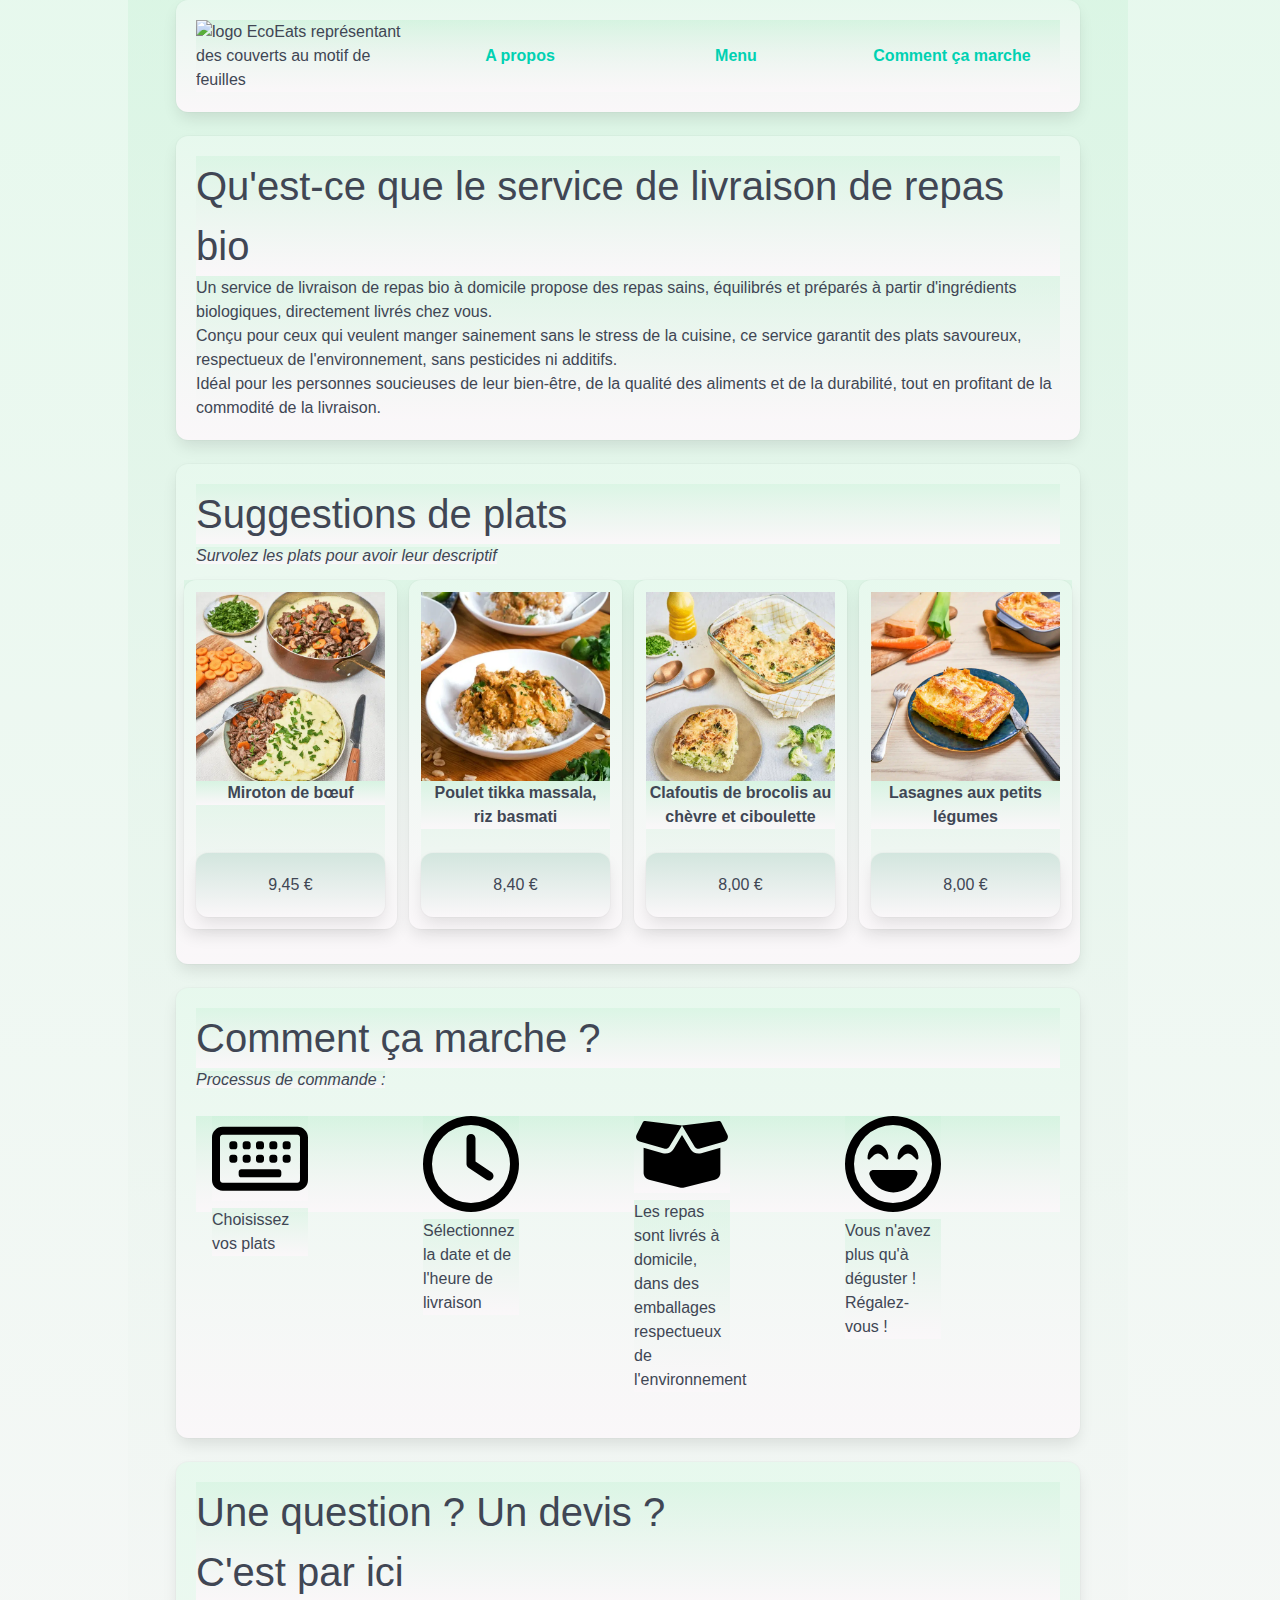
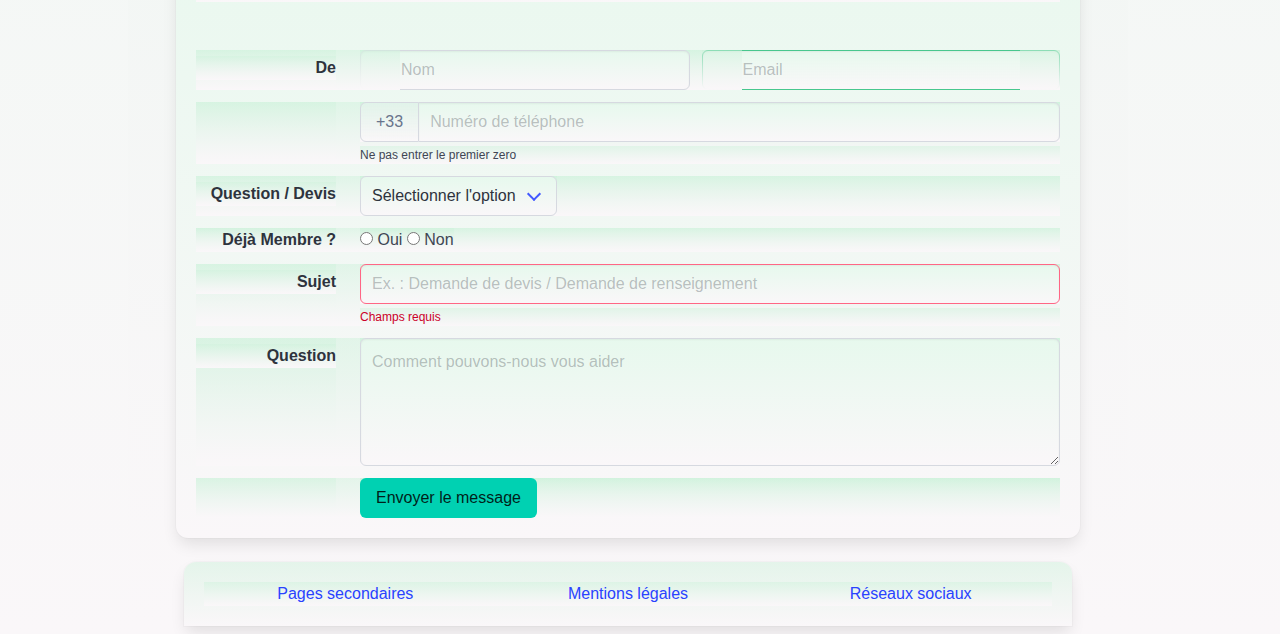
==== commit 5678e81d: "CHGT FOND ECRAN" ====
--- a/index.html
+++ b/index.html
@@ -7,9 +7,10 @@
     <link href="bulma-1.0.2/bulma/css/bulma.min.css" rel="stylesheet" type="text/css">
 
     <title>Eco Eats</title>
+    
 </head>
 
-<body class="is-size-6-desktop px-6" style="width: 1000px;">
+<body class="is-size-6-desktop px-6" style="width: 1000px; ">
 
     <header class=" box">
         <nav class="card-footer">
@@ -36,7 +37,7 @@
 <!-- <a class="has-text-weight-bold button is-primary is-outlined mt-6 button is-focused" href="contact.html">Formulaire de Contact</a>-->
 
 
-    <section class="box" id="apropos">
+<!--     <section class="box filigrane" id="apropos" style="background-image: url(logoEcoEats.jpg); background-size: contain; background-repeat: no-repeat; background-position: center;">
         <h1 class="is-size-2-desktop">Qu'est-ce que le service de livraison de repas bio</h1>
         <p>
             Un service de livraison de repas bio à domicile propose des repas sains,
@@ -48,6 +49,21 @@
             tout en profitant de la commodité de la livraison.
         </p>
     </section>
+ -->
+    <section class="box" id="apropos">
+      <h1 class="is-size-2-desktop">Qu'est-ce que le service de livraison de repas bio</h1>
+      <p>
+          Un service de livraison de repas bio à domicile propose des repas sains,
+          équilibrés et préparés à partir d'ingrédients biologiques, directement livrés chez vous.<br>
+          Conçu pour ceux qui veulent manger sainement sans le stress de la cuisine, 
+          ce service garantit des plats savoureux, respectueux de l'environnement, sans pesticides ni additifs. <br>
+          Idéal pour les personnes soucieuses de leur bien-être, 
+          de la qualité des aliments et de la durabilité, 
+          tout en profitant de la commodité de la livraison.
+      </p>
+  </section>
+
+    
 
     <!-- <img class="img-responsive" src="logoEcoEats.jpg"/> -->
 
@@ -77,8 +93,8 @@
                 Commandez en ligne et recevez ce plat authentique directement chez vous,
                 prêt à être savouré. 
                 Un régal pour les amateurs de cuisine traditionnelle !"
-                srcset="Miroton de bœuf.jpg, Miroton de bœuf.jpg 1.5x, Miroton de bœuf.jpg 2x"
-                src="Miroton de bœuf.jpg"
+                srcset="Miroton_de_bœuf.jpg, Miroton_de_bœuf.jpg 1.5x, Miroton_de_bœuf.jpg 2x"
+                src="Miroton_de_bœuf.jpg"
                 alt="Miroton de bœuf" style="width: 250px;"/>
                 <figcaption class="has-text-centered"><p class="has-text-weight-bold">Miroton de bœuf</p><br><br><p class="box has-background-grey-lighter">9,45 €</p>
                 </figcaption>
@@ -96,9 +112,9 @@
                 
                 Commandez ce plat prêt à être dégusté et profitez d'un repas exotique et réconfortant, 
                 livré directement chez vous. Parfait pour les amateurs de cuisine indienne traditionnelle !"
-                srcset="Poulet tikka massala, riz basmati.jpg, Poulet tikka massala, riz basmati.jpg 1.5x, Poulet tikka massala, riz basmati.jpg 2x"
-                src="Poulet tikka massala, riz basmati.jpg"
-                alt="Miroton de bœuf" style="width: 250px;"/>
+                srcset="Poulet_tikka_massala_riz_basmati.jpg, Poulet_tikka_massala_riz_basmati.jpg 1.5x, Poulet_tikka_massala_riz_basmati.jpg 2x"
+                src="Poulet_tikka_massala_riz_basmati.jpg"
+                alt="Poulet Tikka Massala, riz Basmati" style="width: 250px;"/>
                 <figcaption class="has-text-centered"><p class="has-text-weight-bold">Poulet tikka massala,<br> riz basmati</p><br><p class="box has-background-grey-lighter">8,40 €</p></figcaption>        
             </figure>
 
@@ -114,8 +130,8 @@
                 
                 Commandez en ligne et profitez de ce plat prêt à être dégusté, livré chez vous pour un 
                 moment gourmand et raffiné !"
-                srcset="Clafoutis de brocolis au chèvre et ciboulette.jpg, Clafoutis de brocolis au chèvre et ciboulette.jpg 1.5x, Clafoutis de brocolis au chèvre et ciboulette.jpg 2x"
-                src="Clafoutis de brocolis au chèvre et ciboulette.jpg"
+                srcset="Clafoutis_de_brocolis_au_chèvre_et_ciboulette.jpg, Clafoutis_de_brocolis_au_chèvre_et_ciboulette.jpg 1.5x, Clafoutis_de_brocolis_au_chèvre_et_ciboulette.jpg 2x"
+                src="Clafoutis_de_brocolis_au_chèvre_et_ciboulette.jpg"
                 alt="Clafoutis de brocolis au chèvre et ciboulette" style="width: 250px;"/>
                 <figcaption class="has-text-centered"><p class="has-text-weight-bold">Clafoutis de brocolis au chèvre et ciboulette</p><br><p class="box has-background-grey-lighter">8,00 €</p></figcaption>        
             </figure>
@@ -131,8 +147,8 @@
                 
                 Commandez ces lasagnes végétariennes en ligne, prêtes à être dégustées, pour un repas délicieux 
                 et sain livré directement chez vous."
-                srcset="Lasagnes aux petits légumes.jpg, Lasagnes aux petits légumes.jpg 1.5x, Lasagnes aux petits légumes.jpg 2x"
-                src="Lasagnes aux petits légumes.jpg"
+                srcset="Lasagnes_aux_petits_légumes.jpg, Lasagnes_aux_petits_légumes.jpg 1.5x, Lasagnes_aux_petits_légumes.jpg 2x"
+                src="Lasagnes_aux_petits_légumes.jpg"
                 alt="Lasagnes aux petits légumes" style="width: 250px;"/>
                 <figcaption class="has-text-centered"><p class="has-text-weight-bold">Lasagnes aux petits légumes</p><br><p class="box has-background-grey-lighter">8,00 €</p></figcaption>        
             </figure>
--- a/index.css
+++ b/index.css
@@ -2,7 +2,74 @@
     margin: 0;
     padding: 0;
     box-sizing: border-box;
+
+/*     background: rgb(180, 247, 180);
+    background-color: rgb(181, 238, 97);
+ */    
+
+    background: linear-gradient( #cff2dc80, rgb(250, 247, 249));
+  
+    
+
+/*  
+    background-color: aqua;
+    background: linear-gradient(rgba(0, 0, 255, 0.5), rgba(255, 255, 0, 0.5));
+ background: linear-gradient(rgba(189, 189, 233, 0.5), rgba(243, 243, 157, 0.5));
+    background: linear-gradient(rgba(189, 189, 233, 0.5), rgba(243, 243, 157, 0.5), rgb(242, 193, 227));
+
+
+
+
+    
+ */
 }
+
+body{
+    position: relative;
+        left:  10%;
+}
+
+/* NE MARCHE PAS
+img[title] {
+    background-color: rgb(184, 231, 184);
+}
+ */
+
+
+/*  POUR FAIRE LE FILIGRANE DES BOITES MAIS PAS BIEN COMPRIS
+
+#apropos {
+    position: relative;
+    padding: 2rem;
+    background-color: white;
+    overflow: hidden;
+}
+
+/* Image en arrière-plan (filigrane) */
+/* #apropos ::before {
+    content: "";
+    background-image: url('logoEcoEats.jpg'); */ /* Remplace par le chemin de ton image */
+   /*  background-size: contain;
+    background-repeat: no-repeat;
+    background-position: center;
+    opacity: 0.1; */ /* Ajuste l'opacité pour l'effet filigrane */
+    /* position: absolute;
+    top: 0;
+    left: 0;
+    width: 100%;
+    height: 100%;
+    z-index: 0;
+} */
+
+/* Le contenu doit être au-dessus de l'image */
+/* #apropos h1, #apropos p {
+    position: relative;
+    z-index: 1;
+} */
+
+
+
+
 
 /* body {
 width: 600px;
@@ -18,8 +85,3 @@
     align-items: flex-start;
 } */
 
-/* body {
-    background-image: 
-        linear-gradient(rgba(0, 0, 255, 0.5), rgba(255, 255, 0, 0.5)),
-        url("logoEcoEats.jpg");
-} */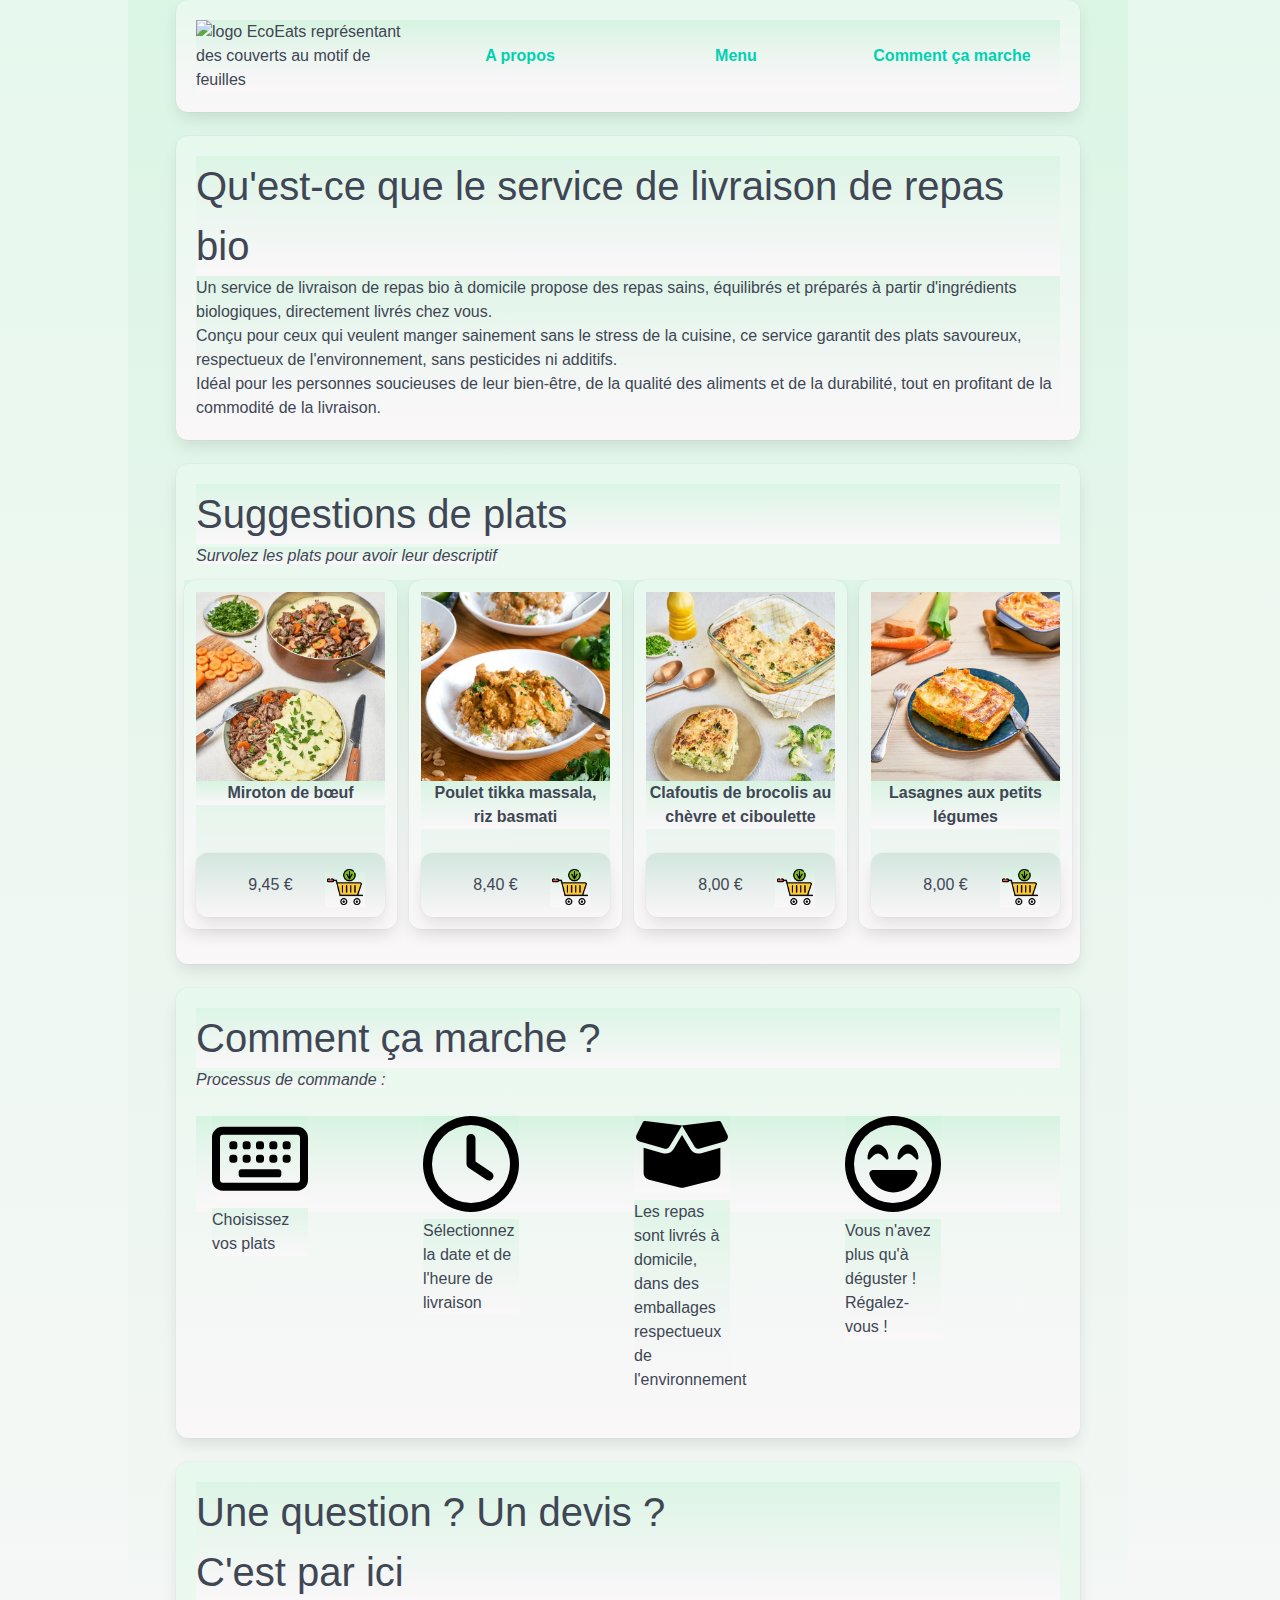
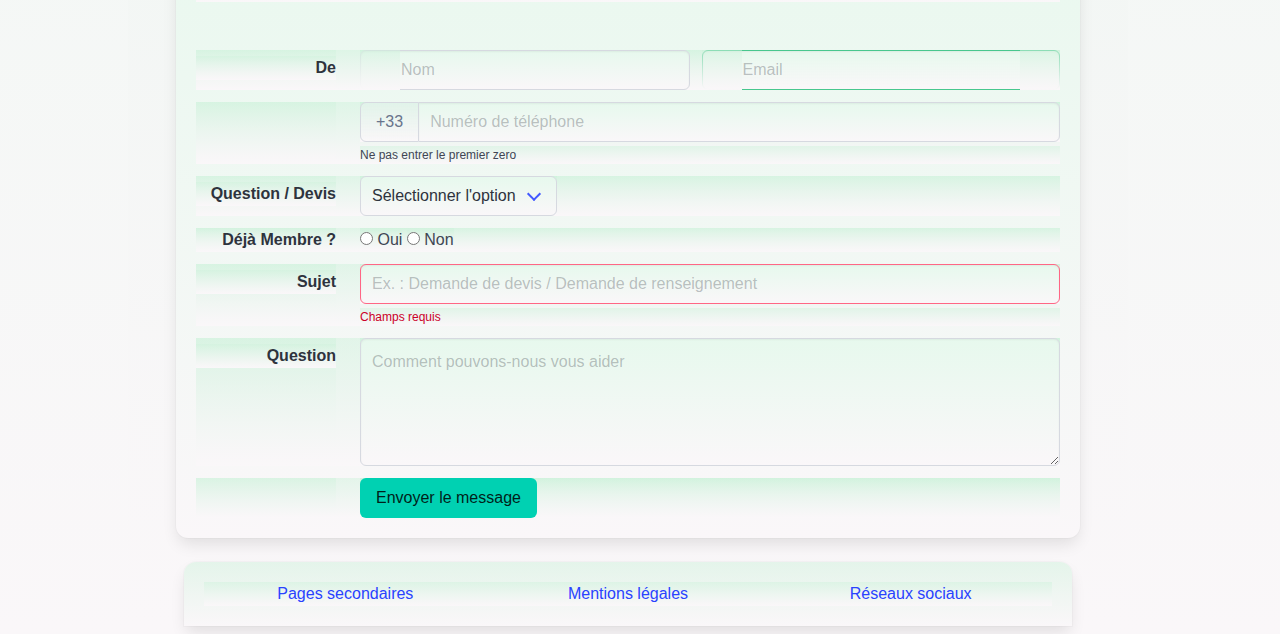
==== commit 6cea4e57: "RAJOUT PANIER POUR COMMANDE" ====
--- a/index.html
+++ b/index.html
@@ -96,7 +96,7 @@
                 srcset="Miroton_de_bœuf.jpg, Miroton_de_bœuf.jpg 1.5x, Miroton_de_bœuf.jpg 2x"
                 src="Miroton_de_bœuf.jpg"
                 alt="Miroton de bœuf" style="width: 250px;"/>
-                <figcaption class="has-text-centered"><p class="has-text-weight-bold">Miroton de bœuf</p><br><br><p class="box has-background-grey-lighter">9,45 €</p>
+                <figcaption class="has-text-centered"><p class="has-text-weight-bold">Miroton de bœuf</p><br><br><p class="box has-background-grey-lighter">9,45 €<input type="image" src="commande-en-ligne.png" style="float: right; width: 40px; position: relative; bottom: 6px;"> </p>
                 </figcaption>
             </figure>        
 
@@ -115,7 +115,7 @@
                 srcset="Poulet_tikka_massala_riz_basmati.jpg, Poulet_tikka_massala_riz_basmati.jpg 1.5x, Poulet_tikka_massala_riz_basmati.jpg 2x"
                 src="Poulet_tikka_massala_riz_basmati.jpg"
                 alt="Poulet Tikka Massala, riz Basmati" style="width: 250px;"/>
-                <figcaption class="has-text-centered"><p class="has-text-weight-bold">Poulet tikka massala,<br> riz basmati</p><br><p class="box has-background-grey-lighter">8,40 €</p></figcaption>        
+                <figcaption class="has-text-centered"><p class="has-text-weight-bold">Poulet tikka massala,<br> riz basmati</p><br><p class="box has-background-grey-lighter">8,40 €<input type="image" src="commande-en-ligne.png" style="float: right; width: 40px; position: relative; bottom: 6px;"> </p></figcaption>        
             </figure>
 
             <figure class="box column" style="width: 300px;">
@@ -133,7 +133,7 @@
                 srcset="Clafoutis_de_brocolis_au_chèvre_et_ciboulette.jpg, Clafoutis_de_brocolis_au_chèvre_et_ciboulette.jpg 1.5x, Clafoutis_de_brocolis_au_chèvre_et_ciboulette.jpg 2x"
                 src="Clafoutis_de_brocolis_au_chèvre_et_ciboulette.jpg"
                 alt="Clafoutis de brocolis au chèvre et ciboulette" style="width: 250px;"/>
-                <figcaption class="has-text-centered"><p class="has-text-weight-bold">Clafoutis de brocolis au chèvre et ciboulette</p><br><p class="box has-background-grey-lighter">8,00 €</p></figcaption>        
+                <figcaption class="has-text-centered"><p class="has-text-weight-bold">Clafoutis de brocolis au chèvre et ciboulette</p><br><p class="box has-background-grey-lighter">8,00 €<input type="image" src="commande-en-ligne.png" style="float: right; width: 40px; position: relative; bottom: 6px;"> </p></figcaption>        
             </figure>
 
             <figure class="box column" style="width: 300px;">
@@ -150,7 +150,7 @@
                 srcset="Lasagnes_aux_petits_légumes.jpg, Lasagnes_aux_petits_légumes.jpg 1.5x, Lasagnes_aux_petits_légumes.jpg 2x"
                 src="Lasagnes_aux_petits_légumes.jpg"
                 alt="Lasagnes aux petits légumes" style="width: 250px;"/>
-                <figcaption class="has-text-centered"><p class="has-text-weight-bold">Lasagnes aux petits légumes</p><br><p class="box has-background-grey-lighter">8,00 €</p></figcaption>        
+                <figcaption class="has-text-centered"><p class="has-text-weight-bold">Lasagnes aux petits légumes</p><br><p class="box has-background-grey-lighter">8,00 €<input type="image" src="commande-en-ligne.png" style="float: right; width: 40px; position: relative; bottom: 6px;"> </p></figcaption>        
             </figure>
         </section>
     </section>
